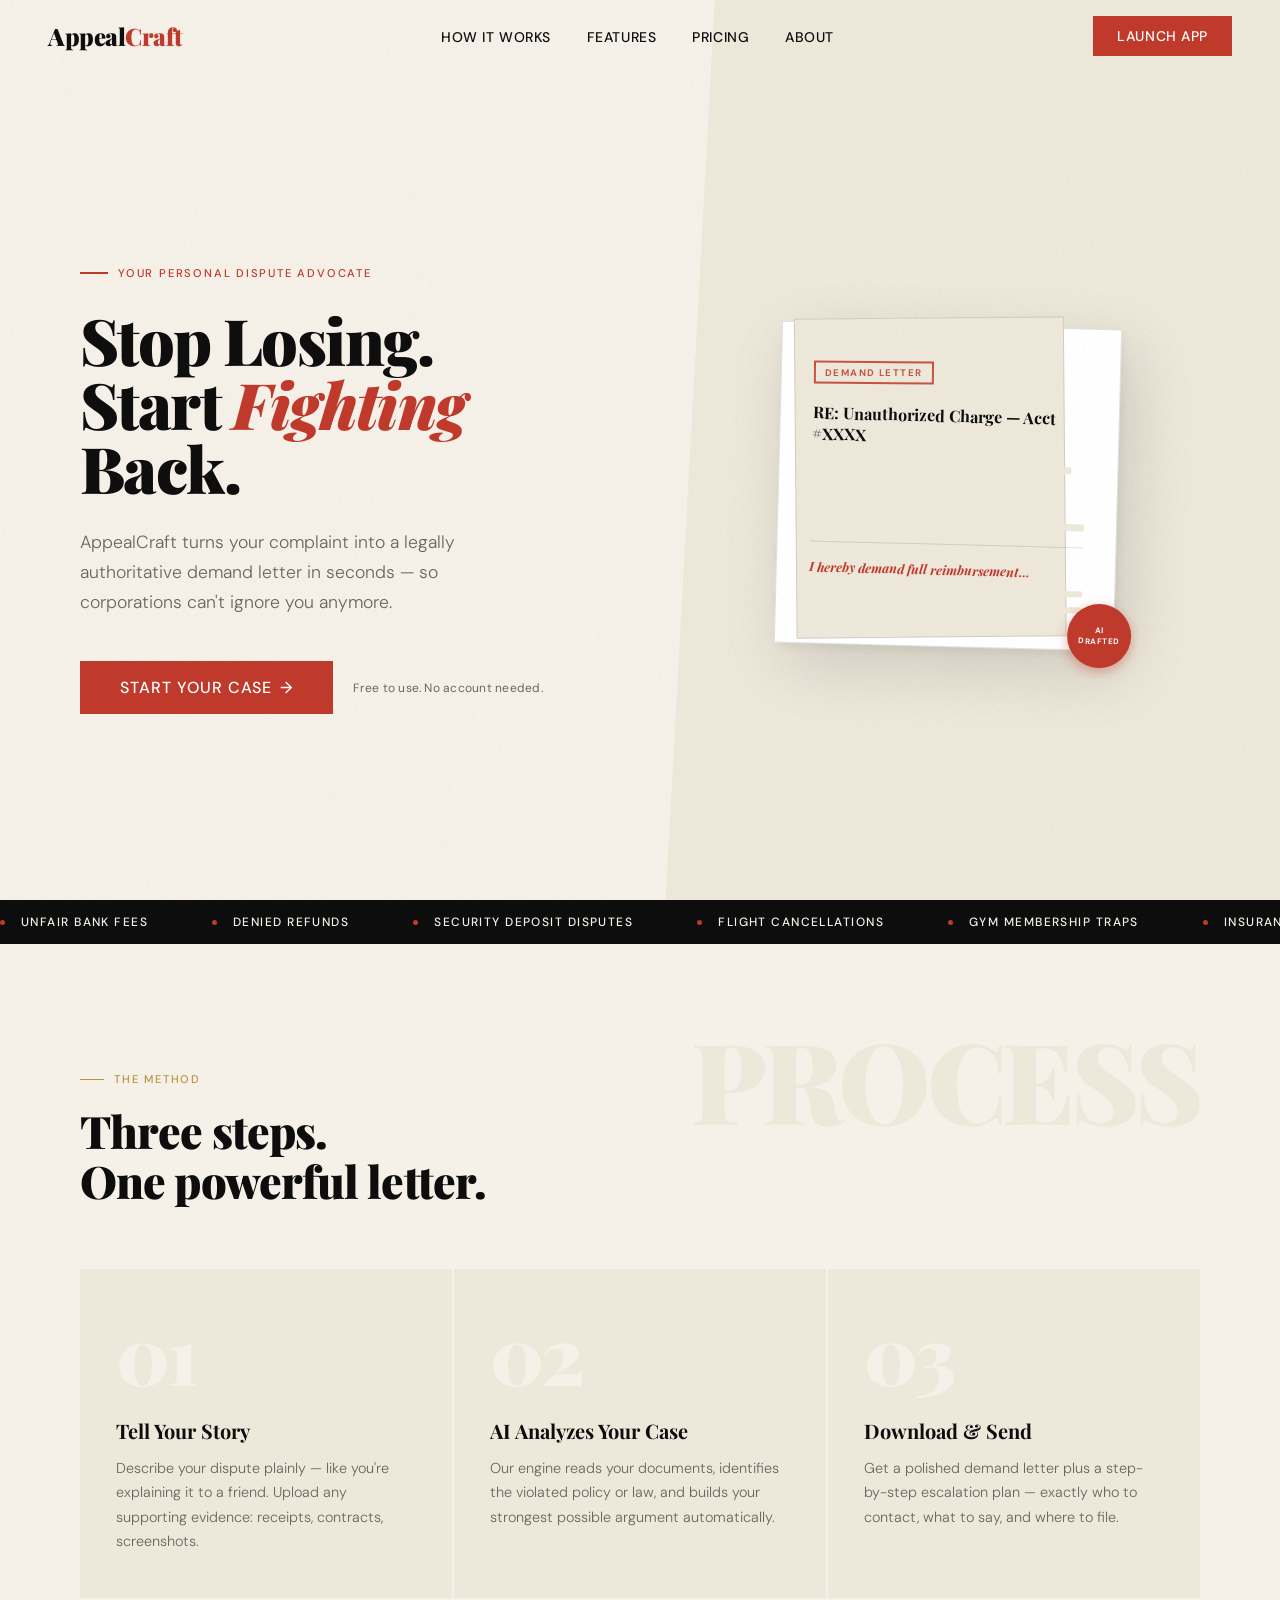
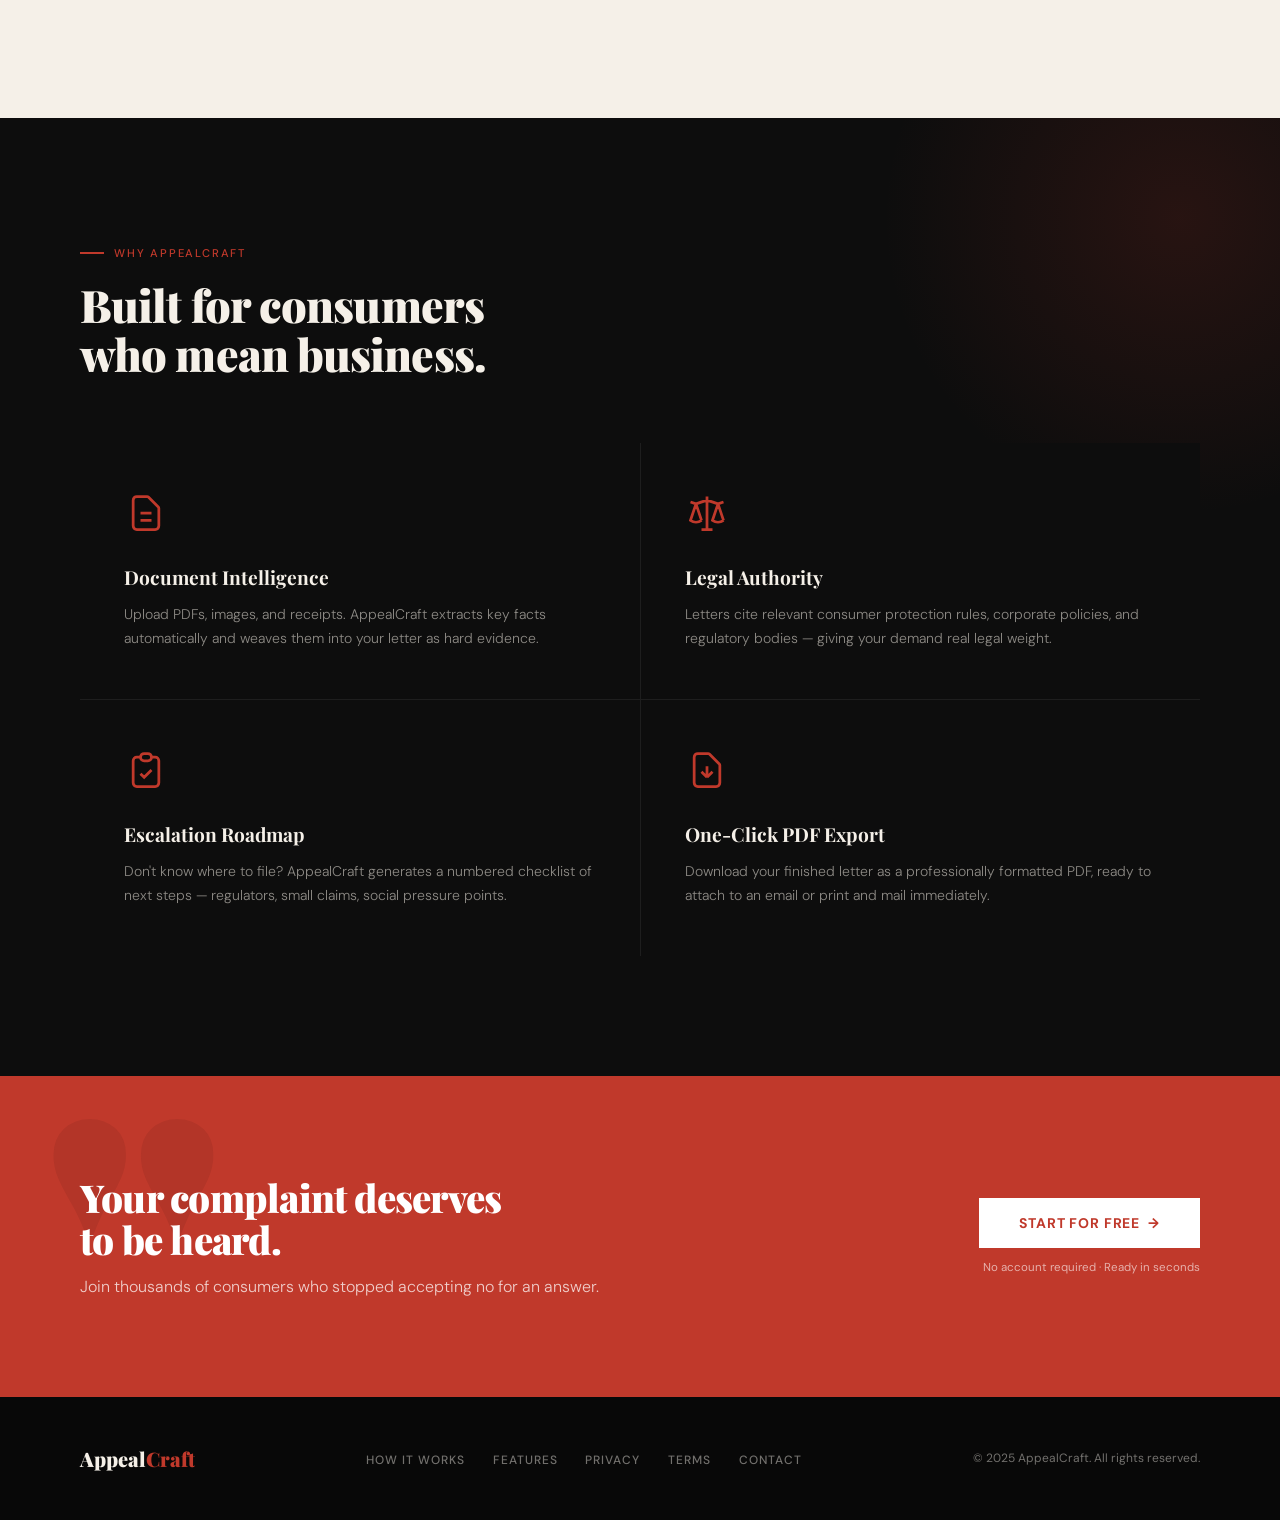
==== templates/index.html @ 71aea1f6 "Created a simple start page and organized the workspace" ====
<!DOCTYPE html>
<html lang="en">
<head>
  <meta charset="UTF-8" />
  <meta name="viewport" content="width=device-width, initial-scale=1.0" />
  <title>AppealCraft — Fight Back</title>
  <link rel="preconnect" href="https://fonts.googleapis.com">
  <link rel="preconnect" href="https://fonts.gstatic.com" crossorigin>
  <link href="https://fonts.googleapis.com/css2?family=Playfair+Display:ital,wght@0,400;0,700;0,900;1,400;1,700&family=DM+Sans:opsz,wght@9..40,300;9..40,400;9..40,500&display=swap" rel="stylesheet">
  <link rel="stylesheet" href="../static/css/style.css">
</head>

<body>

  <!-- ── NAVBAR ── -->
  <nav id="navbar">
    <a href="#" class="nav-logo">Appeal<span>Craft</span></a>

    <ul class="nav-links">
      <li><a href="#how-it-works">How It Works</a></li>
      <li><a href="#features">Features</a></li>
      <li><a href="#cta-band">Pricing</a></li>
      <li><a href="#footer">About</a></li>
    </ul>

    <div class="nav-actions">
      <a href="/app" class="btn btn-primary">Launch App</a>
    </div>
  </nav>

  <!-- ── HERO ── -->
  <section id="hero">
    <div class="hero-left">
      <p class="hero-eyebrow">Your Personal Dispute Advocate</p>

      <h1 class="hero-title">
        Stop Losing.<br>
        Start <em>Fighting</em><br>
        Back.
      </h1>

      <p class="hero-subtitle">
        AppealCraft turns your complaint into a legally authoritative demand letter
        in seconds — so corporations can't ignore you anymore.
      </p>

      <div class="hero-cta">
        <a href="/app" class="btn btn-primary btn-xl btn-arrow">
          Start Your Case
        </a>
        <p class="hero-note">Free to use. No account needed.</p>
      </div>
    </div>

    <div class="hero-right">
      <div class="doc-mockup">
        <div class="doc-stamp">Demand Letter</div>
        <div class="doc-heading">RE: Unauthorized Charge — Acct #XXXX</div>
        <div class="doc-line"></div>
        <div class="doc-line"></div>
        <div class="doc-line"></div>
        <div class="doc-line"></div>
        <div class="doc-divider"></div>
        <div class="doc-demand">I hereby demand full reimbursement…</div>
        <div class="doc-line-sm"></div>
        <div class="doc-line-sm"></div>
        <div class="doc-badge">AI<br>Drafted</div>
      </div>
    </div>
  </section>

  <!-- ── TICKER ── -->
  <div id="ticker">
    <div class="ticker-track" id="ticker-track"></div>
  </div>

  <!-- ── HOW IT WORKS ── -->
  <section id="how-it-works">
    <p class="section-label reveal">The Method</p>
    <h2 class="section-title reveal">Three steps.<br>One powerful letter.</h2>

    <div class="steps-grid stagger">
      <div class="step-card reveal" style="--i:0">
        <div class="step-number">01</div>
        <div class="step-title">Tell Your Story</div>
        <p class="step-desc">Describe your dispute plainly — like you're explaining it to a friend. Upload any supporting evidence: receipts, contracts, screenshots.</p>
      </div>
      <div class="step-card reveal" style="--i:1">
        <div class="step-number">02</div>
        <div class="step-title">AI Analyzes Your Case</div>
        <p class="step-desc">Our engine reads your documents, identifies the violated policy or law, and builds your strongest possible argument automatically.</p>
      </div>
      <div class="step-card reveal" style="--i:2">
        <div class="step-number">03</div>
        <div class="step-title">Download &amp; Send</div>
        <p class="step-desc">Get a polished demand letter plus a step-by-step escalation plan — exactly who to contact, what to say, and where to file.</p>
      </div>
    </div>
  </section>

  <!-- ── FEATURES ── -->
  <section id="features">
    <p class="section-label reveal">Why AppealCraft</p>
    <h2 class="section-title reveal">Built for consumers<br>who mean business.</h2>

    <div class="features-grid">

      <div class="feature-card reveal" style="--i:0">
        <svg class="feature-icon" viewBox="0 0 24 24" fill="none" stroke="currentColor" stroke-width="1.5">
          <path d="M9 12h6m-6 4h6m2 5H7a2 2 0 01-2-2V5a2 2 0 012-2h5.586a1 1 0 01.707.293l5.414 5.414A1 1 0 0119 9.414V19a2 2 0 01-2 2z"/>
        </svg>
        <div class="feature-title">Document Intelligence</div>
        <p class="feature-desc">Upload PDFs, images, and receipts. AppealCraft extracts key facts automatically and weaves them into your letter as hard evidence.</p>
      </div>

      <div class="feature-card reveal" style="--i:1">
        <svg class="feature-icon" viewBox="0 0 24 24" fill="none" stroke="currentColor" stroke-width="1.5">
          <path d="M3 6l3 1m0 0l-3 9a5.002 5.002 0 006.001 0M6 7l3 9M6 7l6-2m6 2l3-1m-3 1l-3 9a5.002 5.002 0 006.001 0M18 7l3 9m-3-9l-6-2m0-2v2m0 16V5m0 16H9m3 0h3"/>
        </svg>
        <div class="feature-title">Legal Authority</div>
        <p class="feature-desc">Letters cite relevant consumer protection rules, corporate policies, and regulatory bodies — giving your demand real legal weight.</p>
      </div>

      <div class="feature-card reveal" style="--i:2">
        <svg class="feature-icon" viewBox="0 0 24 24" fill="none" stroke="currentColor" stroke-width="1.5">
          <path d="M9 5H7a2 2 0 00-2 2v12a2 2 0 002 2h10a2 2 0 002-2V7a2 2 0 00-2-2h-2M9 5a2 2 0 002 2h2a2 2 0 002-2M9 5a2 2 0 012-2h2a2 2 0 012 2m-6 9l2 2 4-4"/>
        </svg>
        <div class="feature-title">Escalation Roadmap</div>
        <p class="feature-desc">Don't know where to file? AppealCraft generates a numbered checklist of next steps — regulators, small claims, social pressure points.</p>
      </div>

      <div class="feature-card reveal" style="--i:3">
        <svg class="feature-icon" viewBox="0 0 24 24" fill="none" stroke="currentColor" stroke-width="1.5">
          <path d="M12 10v6m0 0l-3-3m3 3l3-3m2 8H7a2 2 0 01-2-2V5a2 2 0 012-2h5.586a1 1 0 01.707.293l5.414 5.414A1 1 0 0119 9.414V19a2 2 0 01-2 2z"/>
        </svg>
        <div class="feature-title">One-Click PDF Export</div>
        <p class="feature-desc">Download your finished letter as a professionally formatted PDF, ready to attach to an email or print and mail immediately.</p>
      </div>

    </div>
  </section>

  <!-- ── CTA BAND ── -->
  <section id="cta-band">
    <div class="cta-text reveal">
      <h2 class="cta-heading">Your complaint deserves<br>to be heard.</h2>
      <p class="cta-sub">Join thousands of consumers who stopped accepting no for an answer.</p>
    </div>
    <div class="cta-actions reveal">
      <a href="/app" class="btn btn-white btn-xl btn-arrow">Start for Free</a>
      <p class="cta-note">No account required · Ready in seconds</p>
    </div>
  </section>

  <!-- ── FOOTER ── -->
  <footer id="footer">
    <a href="#" class="footer-logo">Appeal<span>Craft</span></a>
    <ul class="footer-links">
      <li><a href="#how-it-works">How It Works</a></li>
      <li><a href="#features">Features</a></li>
      <li><a href="#">Privacy</a></li>
      <li><a href="#">Terms</a></li>
      <li><a href="#">Contact</a></li>
    </ul>
    <p class="footer-copy">© 2025 AppealCraft. All rights reserved.</p>
  </footer>

  <script src="../static/js/main.js"></script>

</body>
</html>
---- static/css/style.css ----
/* ── RESET & BASE ─────────────────────────────────────────── */
*, *::before, *::after { box-sizing: border-box; margin: 0; padding: 0; }

:root {
  --ink:       #0d0d0d;
  --paper:     #f5f0e8;
  --cream:     #ede8da;
  --accent:    #c0392b;
  --accent-lt: #e74c3c;
  --gold:      #b8963e;
  --muted:     #6b6560;
  --border:    rgba(13,13,13,0.12);

  --font-display: 'Playfair Display', Georgia, serif;
  --font-body:    'DM Sans', sans-serif;

  --nav-h: 72px;
}

html { scroll-behavior: smooth; }

body {
  font-family: var(--font-body);
  background: var(--paper);
  color: var(--ink);
  overflow-x: hidden;
  cursor: default;
}

/* ── NOISE TEXTURE OVERLAY ────────────────────────────────── */
body::before {
  content: '';
  position: fixed;
  inset: 0;
  background-image: url("data:image/svg+xml,%3Csvg viewBox='0 0 256 256' xmlns='http://www.w3.org/2000/svg'%3E%3Cfilter id='n'%3E%3CfeTurbulence type='fractalNoise' baseFrequency='0.9' numOctaves='4' stitchTiles='stitch'/%3E%3C/filter%3E%3Crect width='100%25' height='100%25' filter='url(%23n)' opacity='0.04'/%3E%3C/svg%3E");
  pointer-events: none;
  z-index: 9999;
  opacity: 0.5;
}

/* ── NAVBAR ───────────────────────────────────────────────── */
#navbar {
  position: fixed;
  top: 0; left: 0; right: 0;
  height: var(--nav-h);
  display: flex;
  align-items: center;
  justify-content: space-between;
  padding: 0 48px;
  z-index: 100;
  background: transparent;
  transition: background 0.4s ease, box-shadow 0.4s ease, backdrop-filter 0.4s ease;
}

#navbar.scrolled {
  background: rgba(245, 240, 232, 0.88);
  backdrop-filter: blur(14px);
  -webkit-backdrop-filter: blur(14px);
  box-shadow: 0 1px 0 var(--border);
}

.nav-logo {
  font-family: var(--font-display);
  font-weight: 900;
  font-size: 1.5rem;
  letter-spacing: -0.02em;
  color: var(--ink);
  text-decoration: none;
}

.nav-logo span { color: var(--accent); }

.nav-links {
  display: flex;
  align-items: center;
  gap: 36px;
  list-style: none;
}

.nav-links a {
  font-size: 0.875rem;
  font-weight: 500;
  letter-spacing: 0.04em;
  text-transform: uppercase;
  color: var(--ink);
  text-decoration: none;
  position: relative;
  padding-bottom: 3px;
}

.nav-links a::after {
  content: '';
  position: absolute;
  bottom: 0; left: 0;
  width: 0; height: 1.5px;
  background: var(--accent);
  transition: width 0.3s ease;
}

.nav-links a:hover::after { width: 100%; }

.nav-actions {
  display: flex;
  align-items: center;
  gap: 12px;
}

/* ── BUTTONS ──────────────────────────────────────────────── */
.btn {
  display: inline-flex;
  align-items: center;
  gap: 8px;
  font-family: var(--font-body);
  font-size: 0.875rem;
  font-weight: 500;
  letter-spacing: 0.04em;
  text-transform: uppercase;
  border: none;
  cursor: pointer;
  text-decoration: none;
  transition: all 0.25s ease;
}

.btn-ghost {
  background: transparent;
  color: var(--ink);
  border: 1.5px solid var(--border);
  padding: 10px 22px;
}

.btn-ghost:hover {
  border-color: var(--ink);
  background: var(--ink);
  color: var(--paper);
}

.btn-primary {
  background: var(--accent);
  color: #fff;
  padding: 11px 24px;
}

.btn-primary:hover {
  background: var(--accent-lt);
  transform: translateY(-1px);
  box-shadow: 0 6px 20px rgba(192, 57, 43, 0.35);
}

.btn-xl {
  font-size: 1rem;
  padding: 16px 40px;
  letter-spacing: 0.06em;
}

.btn-arrow::after {
  content: '→';
  transition: transform 0.25s ease;
}

.btn-arrow:hover::after { transform: translateX(4px); }

/* ── HERO ─────────────────────────────────────────────────── */
#hero {
  min-height: 100vh;
  display: grid;
  grid-template-columns: 1fr 1fr;
  align-items: center;
  padding: var(--nav-h) 0 0;
  position: relative;
  overflow: hidden;
}

/* diagonal background split */
#hero::before {
  content: '';
  position: absolute;
  top: 0; right: 0;
  width: 48%;
  height: 100%;
  background: var(--cream);
  clip-path: polygon(8% 0, 100% 0, 100% 100%, 0% 100%);
  z-index: 0;
}

.hero-left {
  padding: 80px 64px 80px 80px;
  position: relative;
  z-index: 1;
}

.hero-eyebrow {
  display: inline-flex;
  align-items: center;
  gap: 10px;
  font-size: 0.7rem;
  font-weight: 500;
  letter-spacing: 0.16em;
  text-transform: uppercase;
  color: var(--accent);
  margin-bottom: 28px;
  opacity: 0;
  animation: fadeUp 0.7s ease 0.2s forwards;
}

.hero-eyebrow::before {
  content: '';
  display: block;
  width: 28px; height: 1.5px;
  background: var(--accent);
}

.hero-title {
  font-family: var(--font-display);
  font-size: clamp(3rem, 5vw, 5.5rem);
  font-weight: 900;
  line-height: 1.0;
  letter-spacing: -0.025em;
  color: var(--ink);
  margin-bottom: 28px;
  opacity: 0;
  animation: fadeUp 0.8s ease 0.35s forwards;
}

.hero-title em {
  font-style: italic;
  color: var(--accent);
}

.hero-subtitle {
  font-size: 1.1rem;
  font-weight: 300;
  line-height: 1.7;
  color: var(--muted);
  max-width: 440px;
  margin-bottom: 44px;
  opacity: 0;
  animation: fadeUp 0.8s ease 0.5s forwards;
}

.hero-cta {
  display: flex;
  align-items: center;
  gap: 20px;
  opacity: 0;
  animation: fadeUp 0.8s ease 0.65s forwards;
}

.hero-note {
  font-size: 0.75rem;
  color: var(--muted);
  letter-spacing: 0.02em;
}

/* hero right — animated document mockup */
.hero-right {
  position: relative;
  z-index: 1;
  display: flex;
  align-items: center;
  justify-content: center;
  padding: 80px 48px 80px 24px;
  opacity: 0;
  animation: fadeIn 1s ease 0.8s forwards;
}

.doc-mockup {
  width: 340px;
  background: #fff;
  border: 1px solid var(--border);
  box-shadow: 12px 20px 64px rgba(13,13,13,0.14), 2px 4px 12px rgba(13,13,13,0.06);
  padding: 36px 32px;
  position: relative;
  transform: rotate(1.5deg);
  animation: floatDoc 5s ease-in-out 1.5s infinite alternate;
}

.doc-mockup::before {
  content: '';
  position: absolute;
  top: -8px; left: 16px;
  width: 80%; height: 100%;
  background: var(--cream);
  border: 1px solid var(--border);
  z-index: -1;
  transform: rotate(-2deg);
}

.doc-stamp {
  display: inline-block;
  font-size: 0.6rem;
  font-weight: 700;
  letter-spacing: 0.15em;
  text-transform: uppercase;
  color: var(--accent);
  border: 2px solid var(--accent);
  padding: 3px 9px;
  margin-bottom: 20px;
  opacity: 0.85;
  transform: rotate(-1deg);
}

.doc-heading {
  font-family: var(--font-display);
  font-size: 1rem;
  font-weight: 700;
  margin-bottom: 16px;
  color: var(--ink);
  line-height: 1.3;
}

.doc-line {
  height: 7px;
  background: var(--cream);
  border-radius: 2px;
  margin-bottom: 8px;
}

.doc-line:nth-child(2) { width: 88%; }
.doc-line:nth-child(3) { width: 95%; }
.doc-line:nth-child(4) { width: 70%; }
.doc-line:nth-child(5) { width: 85%; margin-bottom: 20px; }

.doc-divider {
  height: 1px;
  background: var(--border);
  margin: 16px 0;
}

.doc-demand {
  font-family: var(--font-display);
  font-size: 0.8rem;
  font-weight: 700;
  font-style: italic;
  color: var(--accent);
}

.doc-line-sm {
  height: 6px;
  background: var(--cream);
  border-radius: 2px;
  margin-top: 10px;
}

.doc-line-sm:nth-child(2) { width: 60%; }
.doc-line-sm:nth-child(3) { width: 78%; }

.doc-badge {
  position: absolute;
  bottom: -18px; right: -18px;
  width: 64px; height: 64px;
  background: var(--accent);
  color: #fff;
  border-radius: 50%;
  display: flex;
  flex-direction: column;
  align-items: center;
  justify-content: center;
  font-size: 0.5rem;
  font-weight: 700;
  letter-spacing: 0.06em;
  text-transform: uppercase;
  text-align: center;
  line-height: 1.3;
  box-shadow: 0 4px 12px rgba(192, 57, 43, 0.4);
}

/* ── TICKER ───────────────────────────────────────────────── */
#ticker {
  background: var(--ink);
  color: var(--paper);
  padding: 14px 0;
  overflow: hidden;
  position: relative;
}

.ticker-track {
  display: flex;
  gap: 64px;
  white-space: nowrap;
  animation: ticker 28s linear infinite;
}

.ticker-item {
  display: inline-flex;
  align-items: center;
  gap: 16px;
  font-size: 0.75rem;
  font-weight: 500;
  letter-spacing: 0.12em;
  text-transform: uppercase;
}

.ticker-dot {
  width: 5px; height: 5px;
  background: var(--accent);
  border-radius: 50%;
  flex-shrink: 0;
}

/* ── HOW IT WORKS ─────────────────────────────────────────── */
#how-it-works {
  padding: 120px 80px;
  background: var(--paper);
  position: relative;
}

#how-it-works::before {
  content: 'PROCESS';
  position: absolute;
  top: 60px; right: 80px;
  font-family: var(--font-display);
  font-size: 7rem;
  font-weight: 900;
  color: var(--cream);
  letter-spacing: -0.04em;
  pointer-events: none;
  user-select: none;
}

.section-label {
  display: inline-flex;
  align-items: center;
  gap: 10px;
  font-size: 0.7rem;
  font-weight: 500;
  letter-spacing: 0.16em;
  text-transform: uppercase;
  color: var(--gold);
  margin-bottom: 20px;
}

.section-label::before {
  content: '';
  width: 24px; height: 1.5px;
  background: var(--gold);
}

.section-title {
  font-family: var(--font-display);
  font-size: clamp(2.2rem, 3.5vw, 3.5rem);
  font-weight: 900;
  line-height: 1.1;
  letter-spacing: -0.02em;
  margin-bottom: 64px;
  max-width: 500px;
}

.steps-grid {
  display: grid;
  grid-template-columns: repeat(3, 1fr);
  gap: 2px;
}

.step-card {
  background: var(--cream);
  padding: 44px 36px;
  position: relative;
  overflow: hidden;
  transition: transform 0.3s ease;
}

.step-card:hover { transform: translateY(-4px); }

.step-card::after {
  content: '';
  position: absolute;
  bottom: 0; left: 0;
  width: 0; height: 3px;
  background: var(--accent);
  transition: width 0.4s ease;
}

.step-card:hover::after { width: 100%; }

.step-number {
  font-family: var(--font-display);
  font-size: 5rem;
  font-weight: 900;
  color: var(--paper);
  line-height: 1;
  margin-bottom: 24px;
  letter-spacing: -0.04em;
}

.step-title {
  font-family: var(--font-display);
  font-size: 1.25rem;
  font-weight: 700;
  margin-bottom: 12px;
  color: var(--ink);
}

.step-desc {
  font-size: 0.9rem;
  font-weight: 300;
  line-height: 1.7;
  color: var(--muted);
}

/* ── FEATURES ─────────────────────────────────────────────── */
#features {
  padding: 120px 80px;
  background: var(--ink);
  color: var(--paper);
  position: relative;
  overflow: hidden;
}

#features::before {
  content: '';
  position: absolute;
  top: -200px; right: -200px;
  width: 600px; height: 600px;
  border-radius: 50%;
  background: radial-gradient(circle, rgba(192,57,43,0.15) 0%, transparent 70%);
  pointer-events: none;
}

#features .section-label { color: var(--accent); }
#features .section-label::before { background: var(--accent); }

#features .section-title { color: var(--paper); }

.features-grid {
  display: grid;
  grid-template-columns: repeat(2, 1fr);
  gap: 1px;
  background: rgba(255,255,255,0.07);
}

.feature-card {
  background: var(--ink);
  padding: 48px 44px;
  position: relative;
  transition: background 0.3s ease;
}

.feature-card:hover { background: #181818; }

.feature-icon {
  width: 44px; height: 44px;
  margin-bottom: 24px;
  color: var(--accent);
  transition: transform 0.3s ease;
}

.feature-card:hover .feature-icon { transform: scale(1.1); }

.feature-title {
  font-family: var(--font-display);
  font-size: 1.2rem;
  font-weight: 700;
  margin-bottom: 12px;
  color: var(--paper);
}

.feature-desc {
  font-size: 0.875rem;
  font-weight: 300;
  line-height: 1.75;
  color: rgba(245, 240, 232, 0.55);
}

/* ── CTA BAND ─────────────────────────────────────────────── */
#cta-band {
  background: var(--accent);
  padding: 100px 80px;
  display: flex;
  align-items: center;
  justify-content: space-between;
  gap: 48px;
  position: relative;
  overflow: hidden;
}

#cta-band::before {
  content: '"';
  position: absolute;
  top: -40px; left: 40px;
  font-family: var(--font-display);
  font-size: 28rem;
  font-weight: 900;
  color: rgba(0,0,0,0.07);
  line-height: 1;
  pointer-events: none;
}

.cta-text {
  position: relative;
  z-index: 1;
}

.cta-heading {
  font-family: var(--font-display);
  font-size: clamp(2rem, 3vw, 3.2rem);
  font-weight: 900;
  line-height: 1.1;
  color: #fff;
  margin-bottom: 16px;
  letter-spacing: -0.02em;
}

.cta-sub {
  font-size: 1rem;
  font-weight: 300;
  color: rgba(255,255,255,0.75);
}

.cta-actions {
  display: flex;
  flex-direction: column;
  align-items: flex-end;
  gap: 12px;
  position: relative;
  z-index: 1;
  flex-shrink: 0;
}

.btn-white {
  background: #fff;
  color: var(--accent);
  padding: 16px 40px;
  font-size: 0.875rem;
  font-weight: 700;
  letter-spacing: 0.06em;
}

.btn-white:hover {
  background: var(--paper);
  transform: translateY(-2px);
  box-shadow: 0 8px 24px rgba(0,0,0,0.2);
}

.cta-note { font-size: 0.72rem; color: rgba(255,255,255,0.6); }

/* ── FOOTER ───────────────────────────────────────────────── */
#footer {
  background: #080808;
  color: rgba(245, 240, 232, 0.45);
  padding: 48px 80px;
  display: flex;
  align-items: center;
  justify-content: space-between;
  gap: 24px;
}

.footer-logo {
  font-family: var(--font-display);
  font-size: 1.25rem;
  font-weight: 900;
  color: var(--paper);
  text-decoration: none;
}

.footer-logo span { color: var(--accent); }

.footer-links {
  display: flex;
  gap: 28px;
  list-style: none;
}

.footer-links a {
  font-size: 0.75rem;
  font-weight: 500;
  letter-spacing: 0.08em;
  text-transform: uppercase;
  color: inherit;
  text-decoration: none;
  transition: color 0.2s;
}

.footer-links a:hover { color: var(--paper); }

.footer-copy { font-size: 0.75rem; }

/* ── ANIMATIONS ───────────────────────────────────────────── */
@keyframes fadeUp {
  from { opacity: 0; transform: translateY(28px); }
  to   { opacity: 1; transform: translateY(0); }
}

@keyframes fadeIn {
  from { opacity: 0; }
  to   { opacity: 1; }
}

@keyframes floatDoc {
  from { transform: rotate(1.5deg) translateY(0); }
  to   { transform: rotate(1.5deg) translateY(-14px); }
}

@keyframes ticker {
  from { transform: translateX(0); }
  to   { transform: translateX(-50%); }
}

/* scroll-reveal utility */
.reveal {
  opacity: 0;
  transform: translateY(32px);
  transition: opacity 0.7s ease, transform 0.7s ease;
}

.reveal.visible {
  opacity: 1;
  transform: none;
}

/* stagger children */
.stagger > * { transition-delay: calc(var(--i, 0) * 0.12s); }

/* ── RESPONSIVE ───────────────────────────────────────────── */
@media (max-width: 900px) {
  #hero { grid-template-columns: 1fr; }
  #hero::before { display: none; }
  .hero-right { display: none; }
  .hero-left { padding: 60px 32px; }

  #how-it-works, #features, #cta-band, #footer { padding: 80px 32px; }
  .steps-grid { grid-template-columns: 1fr; }
  .features-grid { grid-template-columns: 1fr; }
  #cta-band { flex-direction: column; align-items: flex-start; }
  .cta-actions { align-items: flex-start; }
  #navbar { padding: 0 24px; }
  .nav-links { display: none; }
  #footer { flex-direction: column; align-items: flex-start; }
}
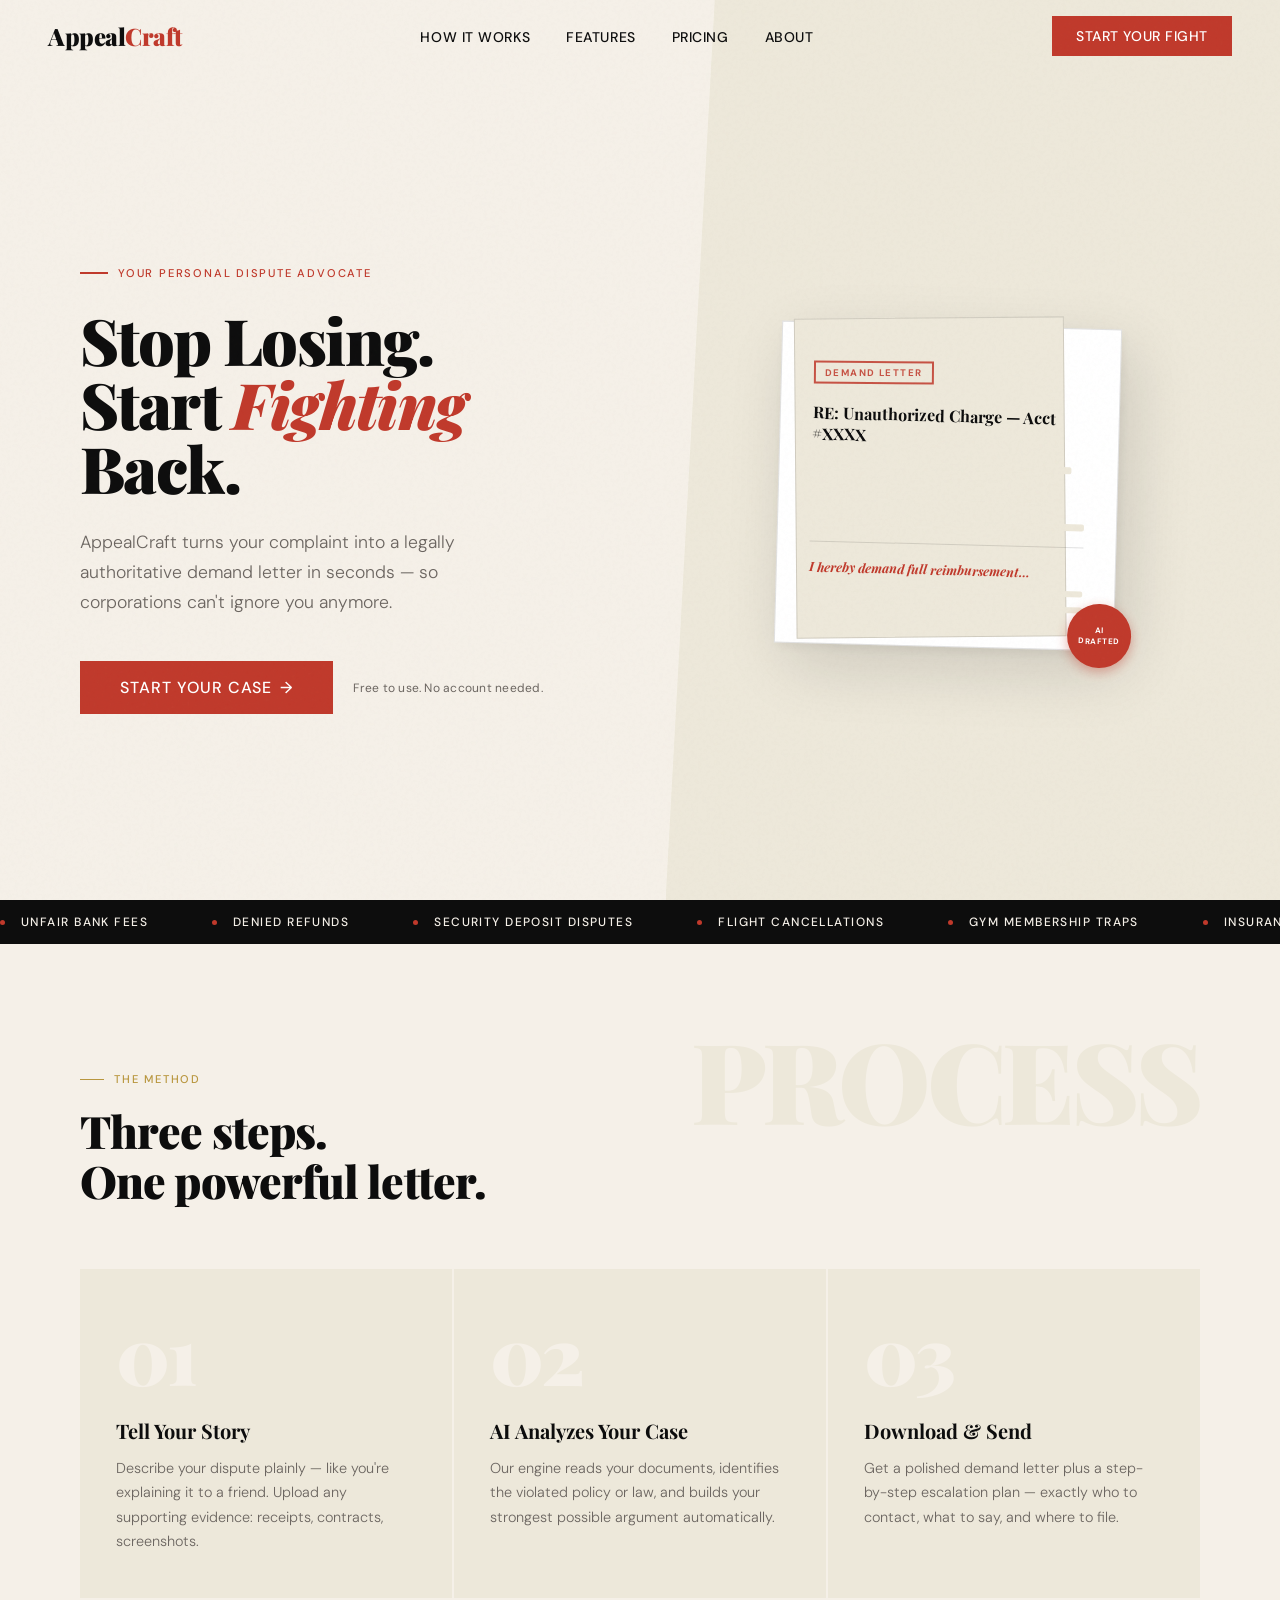
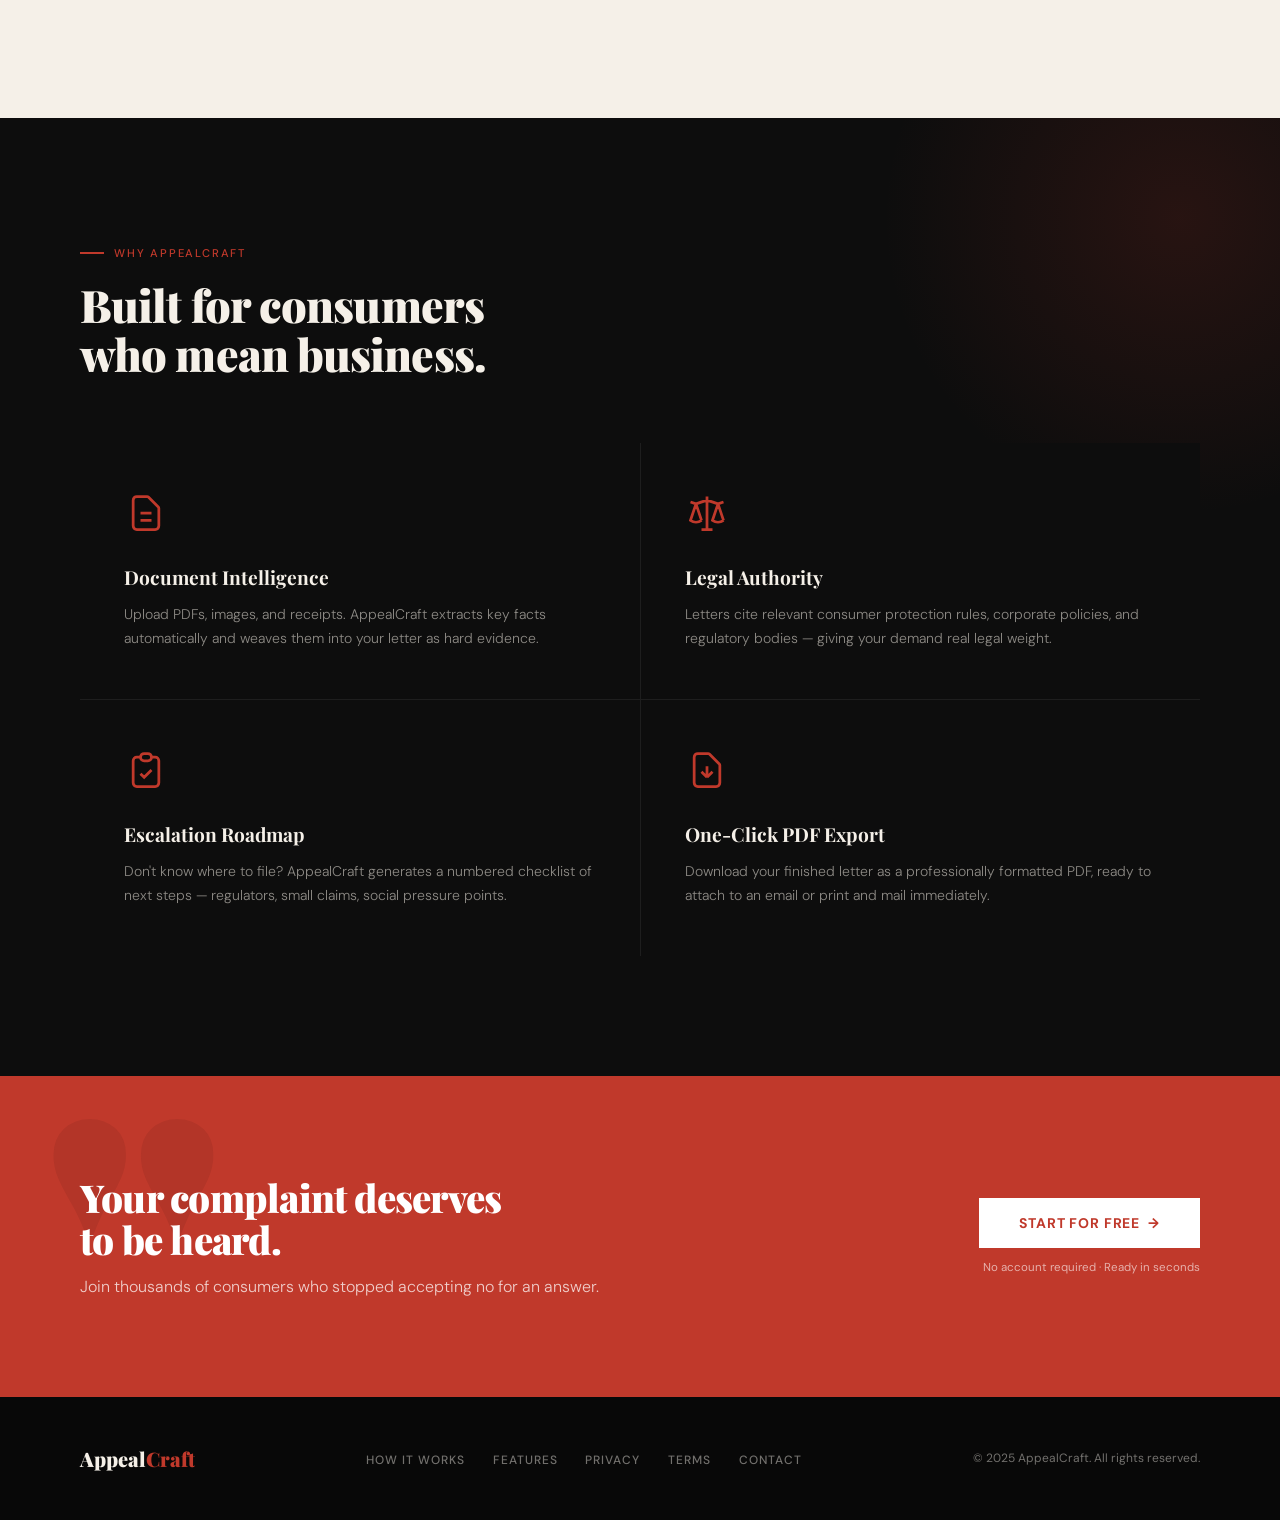
==== commit 6778e392: "Created the link between the buttons in the index.html(start page) file to app.html(home page)" ====
--- a/templates/index.html
+++ b/templates/index.html
@@ -1,171 +1,234 @@
-<!DOCTYPE html>
+<!doctype html>
 <html lang="en">
-<head>
-  <meta charset="UTF-8" />
-  <meta name="viewport" content="width=device-width, initial-scale=1.0" />
-  <title>AppealCraft — Fight Back</title>
-  <link rel="preconnect" href="https://fonts.googleapis.com">
-  <link rel="preconnect" href="https://fonts.gstatic.com" crossorigin>
-  <link href="https://fonts.googleapis.com/css2?family=Playfair+Display:ital,wght@0,400;0,700;0,900;1,400;1,700&family=DM+Sans:opsz,wght@9..40,300;9..40,400;9..40,500&display=swap" rel="stylesheet">
-  <link rel="stylesheet" href="../static/css/style.css">
-</head>
-
-<body>
-
-  <!-- ── NAVBAR ── -->
-  <nav id="navbar">
-    <a href="#" class="nav-logo">Appeal<span>Craft</span></a>
-
-    <ul class="nav-links">
-      <li><a href="#how-it-works">How It Works</a></li>
-      <li><a href="#features">Features</a></li>
-      <li><a href="#cta-band">Pricing</a></li>
-      <li><a href="#footer">About</a></li>
-    </ul>
-
-    <div class="nav-actions">
-      <a href="/app" class="btn btn-primary">Launch App</a>
+  <head>
+    <meta charset="UTF-8" />
+    <meta name="viewport" content="width=device-width, initial-scale=1.0" />
+    <title>AppealCraft — Fight Back</title>
+    <link rel="preconnect" href="https://fonts.googleapis.com" />
+    <link rel="preconnect" href="https://fonts.gstatic.com" crossorigin />
+    <link
+      href="https://fonts.googleapis.com/css2?family=Playfair+Display:ital,wght@0,400;0,700;0,900;1,400;1,700&family=DM+Sans:opsz,wght@9..40,300;9..40,400;9..40,500&display=swap"
+      rel="stylesheet"
+    />
+    <link rel="stylesheet" href="../static/css/style.css" />
+  </head>
+
+  <body>
+    <!-- ── NAVBAR ── -->
+    <nav id="navbar">
+      <a href="#" class="nav-logo">Appeal<span>Craft</span></a>
+
+      <ul class="nav-links">
+        <li><a href="#how-it-works">How It Works</a></li>
+        <li><a href="#features">Features</a></li>
+        <li><a href="#cta-band">Pricing</a></li>
+        <li><a href="#footer">About</a></li>
+      </ul>
+
+      <div class="nav-actions">
+        <a href="/appeal" class="btn btn-primary" id="goToHome"
+          >Start your fight</a
+        >
+      </div>
+    </nav>
+
+    <!-- ── HERO ── -->
+    <section id="hero">
+      <div class="hero-left">
+        <p class="hero-eyebrow">Your Personal Dispute Advocate</p>
+
+        <h1 class="hero-title">
+          Stop Losing.<br />
+          Start <em>Fighting</em><br />
+          Back.
+        </h1>
+
+        <p class="hero-subtitle">
+          AppealCraft turns your complaint into a legally authoritative demand
+          letter in seconds — so corporations can't ignore you anymore.
+        </p>
+
+        <div class="hero-cta">
+          <a href="/appeal" class="btn btn-primary btn-xl btn-arrow">
+            Start Your Case
+          </a>
+          <p class="hero-note">Free to use. No account needed.</p>
+        </div>
+      </div>
+
+      <div class="hero-right">
+        <div class="doc-mockup">
+          <div class="doc-stamp">Demand Letter</div>
+          <div class="doc-heading">RE: Unauthorized Charge — Acct #XXXX</div>
+          <div class="doc-line"></div>
+          <div class="doc-line"></div>
+          <div class="doc-line"></div>
+          <div class="doc-line"></div>
+          <div class="doc-divider"></div>
+          <div class="doc-demand">I hereby demand full reimbursement…</div>
+          <div class="doc-line-sm"></div>
+          <div class="doc-line-sm"></div>
+          <div class="doc-badge">AI<br />Drafted</div>
+        </div>
+      </div>
+    </section>
+
+    <!-- ── TICKER ── -->
+    <div id="ticker">
+      <div class="ticker-track" id="ticker-track"></div>
     </div>
-  </nav>
-
-  <!-- ── HERO ── -->
-  <section id="hero">
-    <div class="hero-left">
-      <p class="hero-eyebrow">Your Personal Dispute Advocate</p>
-
-      <h1 class="hero-title">
-        Stop Losing.<br>
-        Start <em>Fighting</em><br>
-        Back.
-      </h1>
-
-      <p class="hero-subtitle">
-        AppealCraft turns your complaint into a legally authoritative demand letter
-        in seconds — so corporations can't ignore you anymore.
-      </p>
-
-      <div class="hero-cta">
-        <a href="/app" class="btn btn-primary btn-xl btn-arrow">
-          Start Your Case
-        </a>
-        <p class="hero-note">Free to use. No account needed.</p>
-      </div>
-    </div>
-
-    <div class="hero-right">
-      <div class="doc-mockup">
-        <div class="doc-stamp">Demand Letter</div>
-        <div class="doc-heading">RE: Unauthorized Charge — Acct #XXXX</div>
-        <div class="doc-line"></div>
-        <div class="doc-line"></div>
-        <div class="doc-line"></div>
-        <div class="doc-line"></div>
-        <div class="doc-divider"></div>
-        <div class="doc-demand">I hereby demand full reimbursement…</div>
-        <div class="doc-line-sm"></div>
-        <div class="doc-line-sm"></div>
-        <div class="doc-badge">AI<br>Drafted</div>
-      </div>
-    </div>
-  </section>
-
-  <!-- ── TICKER ── -->
-  <div id="ticker">
-    <div class="ticker-track" id="ticker-track"></div>
-  </div>
-
-  <!-- ── HOW IT WORKS ── -->
-  <section id="how-it-works">
-    <p class="section-label reveal">The Method</p>
-    <h2 class="section-title reveal">Three steps.<br>One powerful letter.</h2>
-
-    <div class="steps-grid stagger">
-      <div class="step-card reveal" style="--i:0">
-        <div class="step-number">01</div>
-        <div class="step-title">Tell Your Story</div>
-        <p class="step-desc">Describe your dispute plainly — like you're explaining it to a friend. Upload any supporting evidence: receipts, contracts, screenshots.</p>
-      </div>
-      <div class="step-card reveal" style="--i:1">
-        <div class="step-number">02</div>
-        <div class="step-title">AI Analyzes Your Case</div>
-        <p class="step-desc">Our engine reads your documents, identifies the violated policy or law, and builds your strongest possible argument automatically.</p>
-      </div>
-      <div class="step-card reveal" style="--i:2">
-        <div class="step-number">03</div>
-        <div class="step-title">Download &amp; Send</div>
-        <p class="step-desc">Get a polished demand letter plus a step-by-step escalation plan — exactly who to contact, what to say, and where to file.</p>
-      </div>
-    </div>
-  </section>
-
-  <!-- ── FEATURES ── -->
-  <section id="features">
-    <p class="section-label reveal">Why AppealCraft</p>
-    <h2 class="section-title reveal">Built for consumers<br>who mean business.</h2>
-
-    <div class="features-grid">
-
-      <div class="feature-card reveal" style="--i:0">
-        <svg class="feature-icon" viewBox="0 0 24 24" fill="none" stroke="currentColor" stroke-width="1.5">
-          <path d="M9 12h6m-6 4h6m2 5H7a2 2 0 01-2-2V5a2 2 0 012-2h5.586a1 1 0 01.707.293l5.414 5.414A1 1 0 0119 9.414V19a2 2 0 01-2 2z"/>
-        </svg>
-        <div class="feature-title">Document Intelligence</div>
-        <p class="feature-desc">Upload PDFs, images, and receipts. AppealCraft extracts key facts automatically and weaves them into your letter as hard evidence.</p>
-      </div>
-
-      <div class="feature-card reveal" style="--i:1">
-        <svg class="feature-icon" viewBox="0 0 24 24" fill="none" stroke="currentColor" stroke-width="1.5">
-          <path d="M3 6l3 1m0 0l-3 9a5.002 5.002 0 006.001 0M6 7l3 9M6 7l6-2m6 2l3-1m-3 1l-3 9a5.002 5.002 0 006.001 0M18 7l3 9m-3-9l-6-2m0-2v2m0 16V5m0 16H9m3 0h3"/>
-        </svg>
-        <div class="feature-title">Legal Authority</div>
-        <p class="feature-desc">Letters cite relevant consumer protection rules, corporate policies, and regulatory bodies — giving your demand real legal weight.</p>
-      </div>
-
-      <div class="feature-card reveal" style="--i:2">
-        <svg class="feature-icon" viewBox="0 0 24 24" fill="none" stroke="currentColor" stroke-width="1.5">
-          <path d="M9 5H7a2 2 0 00-2 2v12a2 2 0 002 2h10a2 2 0 002-2V7a2 2 0 00-2-2h-2M9 5a2 2 0 002 2h2a2 2 0 002-2M9 5a2 2 0 012-2h2a2 2 0 012 2m-6 9l2 2 4-4"/>
-        </svg>
-        <div class="feature-title">Escalation Roadmap</div>
-        <p class="feature-desc">Don't know where to file? AppealCraft generates a numbered checklist of next steps — regulators, small claims, social pressure points.</p>
-      </div>
-
-      <div class="feature-card reveal" style="--i:3">
-        <svg class="feature-icon" viewBox="0 0 24 24" fill="none" stroke="currentColor" stroke-width="1.5">
-          <path d="M12 10v6m0 0l-3-3m3 3l3-3m2 8H7a2 2 0 01-2-2V5a2 2 0 012-2h5.586a1 1 0 01.707.293l5.414 5.414A1 1 0 0119 9.414V19a2 2 0 01-2 2z"/>
-        </svg>
-        <div class="feature-title">One-Click PDF Export</div>
-        <p class="feature-desc">Download your finished letter as a professionally formatted PDF, ready to attach to an email or print and mail immediately.</p>
-      </div>
-
-    </div>
-  </section>
-
-  <!-- ── CTA BAND ── -->
-  <section id="cta-band">
-    <div class="cta-text reveal">
-      <h2 class="cta-heading">Your complaint deserves<br>to be heard.</h2>
-      <p class="cta-sub">Join thousands of consumers who stopped accepting no for an answer.</p>
-    </div>
-    <div class="cta-actions reveal">
-      <a href="/app" class="btn btn-white btn-xl btn-arrow">Start for Free</a>
-      <p class="cta-note">No account required · Ready in seconds</p>
-    </div>
-  </section>
-
-  <!-- ── FOOTER ── -->
-  <footer id="footer">
-    <a href="#" class="footer-logo">Appeal<span>Craft</span></a>
-    <ul class="footer-links">
-      <li><a href="#how-it-works">How It Works</a></li>
-      <li><a href="#features">Features</a></li>
-      <li><a href="#">Privacy</a></li>
-      <li><a href="#">Terms</a></li>
-      <li><a href="#">Contact</a></li>
-    </ul>
-    <p class="footer-copy">© 2025 AppealCraft. All rights reserved.</p>
-  </footer>
-
-  <script src="../static/js/main.js"></script>
-
-</body>
+
+    <!-- ── HOW IT WORKS ── -->
+    <section id="how-it-works">
+      <p class="section-label reveal">The Method</p>
+      <h2 class="section-title reveal">
+        Three steps.<br />One powerful letter.
+      </h2>
+
+      <div class="steps-grid stagger">
+        <div class="step-card reveal" style="--i: 0">
+          <div class="step-number">01</div>
+          <div class="step-title">Tell Your Story</div>
+          <p class="step-desc">
+            Describe your dispute plainly — like you're explaining it to a
+            friend. Upload any supporting evidence: receipts, contracts,
+            screenshots.
+          </p>
+        </div>
+        <div class="step-card reveal" style="--i: 1">
+          <div class="step-number">02</div>
+          <div class="step-title">AI Analyzes Your Case</div>
+          <p class="step-desc">
+            Our engine reads your documents, identifies the violated policy or
+            law, and builds your strongest possible argument automatically.
+          </p>
+        </div>
+        <div class="step-card reveal" style="--i: 2">
+          <div class="step-number">03</div>
+          <div class="step-title">Download &amp; Send</div>
+          <p class="step-desc">
+            Get a polished demand letter plus a step-by-step escalation plan —
+            exactly who to contact, what to say, and where to file.
+          </p>
+        </div>
+      </div>
+    </section>
+
+    <!-- ── FEATURES ── -->
+    <section id="features">
+      <p class="section-label reveal">Why AppealCraft</p>
+      <h2 class="section-title reveal">
+        Built for consumers<br />who mean business.
+      </h2>
+
+      <div class="features-grid">
+        <div class="feature-card reveal" style="--i: 0">
+          <svg
+            class="feature-icon"
+            viewBox="0 0 24 24"
+            fill="none"
+            stroke="currentColor"
+            stroke-width="1.5"
+          >
+            <path
+              d="M9 12h6m-6 4h6m2 5H7a2 2 0 01-2-2V5a2 2 0 012-2h5.586a1 1 0 01.707.293l5.414 5.414A1 1 0 0119 9.414V19a2 2 0 01-2 2z"
+            />
+          </svg>
+          <div class="feature-title">Document Intelligence</div>
+          <p class="feature-desc">
+            Upload PDFs, images, and receipts. AppealCraft extracts key facts
+            automatically and weaves them into your letter as hard evidence.
+          </p>
+        </div>
+
+        <div class="feature-card reveal" style="--i: 1">
+          <svg
+            class="feature-icon"
+            viewBox="0 0 24 24"
+            fill="none"
+            stroke="currentColor"
+            stroke-width="1.5"
+          >
+            <path
+              d="M3 6l3 1m0 0l-3 9a5.002 5.002 0 006.001 0M6 7l3 9M6 7l6-2m6 2l3-1m-3 1l-3 9a5.002 5.002 0 006.001 0M18 7l3 9m-3-9l-6-2m0-2v2m0 16V5m0 16H9m3 0h3"
+            />
+          </svg>
+          <div class="feature-title">Legal Authority</div>
+          <p class="feature-desc">
+            Letters cite relevant consumer protection rules, corporate policies,
+            and regulatory bodies — giving your demand real legal weight.
+          </p>
+        </div>
+
+        <div class="feature-card reveal" style="--i: 2">
+          <svg
+            class="feature-icon"
+            viewBox="0 0 24 24"
+            fill="none"
+            stroke="currentColor"
+            stroke-width="1.5"
+          >
+            <path
+              d="M9 5H7a2 2 0 00-2 2v12a2 2 0 002 2h10a2 2 0 002-2V7a2 2 0 00-2-2h-2M9 5a2 2 0 002 2h2a2 2 0 002-2M9 5a2 2 0 012-2h2a2 2 0 012 2m-6 9l2 2 4-4"
+            />
+          </svg>
+          <div class="feature-title">Escalation Roadmap</div>
+          <p class="feature-desc">
+            Don't know where to file? AppealCraft generates a numbered checklist
+            of next steps — regulators, small claims, social pressure points.
+          </p>
+        </div>
+
+        <div class="feature-card reveal" style="--i: 3">
+          <svg
+            class="feature-icon"
+            viewBox="0 0 24 24"
+            fill="none"
+            stroke="currentColor"
+            stroke-width="1.5"
+          >
+            <path
+              d="M12 10v6m0 0l-3-3m3 3l3-3m2 8H7a2 2 0 01-2-2V5a2 2 0 012-2h5.586a1 1 0 01.707.293l5.414 5.414A1 1 0 0119 9.414V19a2 2 0 01-2 2z"
+            />
+          </svg>
+          <div class="feature-title">One-Click PDF Export</div>
+          <p class="feature-desc">
+            Download your finished letter as a professionally formatted PDF,
+            ready to attach to an email or print and mail immediately.
+          </p>
+        </div>
+      </div>
+    </section>
+
+    <!-- ── CTA BAND ── -->
+    <section id="cta-band">
+      <div class="cta-text reveal">
+        <h2 class="cta-heading">Your complaint deserves<br />to be heard.</h2>
+        <p class="cta-sub">
+          Join thousands of consumers who stopped accepting no for an answer.
+        </p>
+      </div>
+      <div class="cta-actions reveal">
+        <a href="/appeal" class="btn btn-white btn-xl btn-arrow"
+          >Start for Free</a
+        >
+        <p class="cta-note">No account required · Ready in seconds</p>
+      </div>
+    </section>
+
+    <!-- ── FOOTER ── -->
+    <footer id="footer">
+      <a href="#" class="footer-logo">Appeal<span>Craft</span></a>
+      <ul class="footer-links">
+        <li><a href="#how-it-works">How It Works</a></li>
+        <li><a href="#features">Features</a></li>
+        <li><a href="#">Privacy</a></li>
+        <li><a href="#">Terms</a></li>
+        <li><a href="#">Contact</a></li>
+      </ul>
+      <p class="footer-copy">© 2025 AppealCraft. All rights reserved.</p>
+    </footer>
+
+    <script src="../static/js/main.js"></script>
+  </body>
 </html>
--- a/static/css/style.css
+++ b/static/css/style.css
@@ -1,23 +1,31 @@
 /* ── RESET & BASE ─────────────────────────────────────────── */
-*, *::before, *::after { box-sizing: border-box; margin: 0; padding: 0; }
+*,
+*::before,
+*::after {
+  box-sizing: border-box;
+  margin: 0;
+  padding: 0;
+}
 
 :root {
-  --ink:       #0d0d0d;
-  --paper:     #f5f0e8;
-  --cream:     #ede8da;
-  --accent:    #c0392b;
+  --ink: #0d0d0d;
+  --paper: #f5f0e8;
+  --cream: #ede8da;
+  --accent: #c0392b;
   --accent-lt: #e74c3c;
-  --gold:      #b8963e;
-  --muted:     #6b6560;
-  --border:    rgba(13,13,13,0.12);
-
-  --font-display: 'Playfair Display', Georgia, serif;
-  --font-body:    'DM Sans', sans-serif;
+  --gold: #b8963e;
+  --muted: #6b6560;
+  --border: rgba(13, 13, 13, 0.12);
+
+  --font-display: "Playfair Display", Georgia, serif;
+  --font-body: "DM Sans", sans-serif;
 
   --nav-h: 72px;
 }
 
-html { scroll-behavior: smooth; }
+html {
+  scroll-behavior: smooth;
+}
 
 body {
   font-family: var(--font-body);
@@ -29,7 +37,7 @@
 
 /* ── NOISE TEXTURE OVERLAY ────────────────────────────────── */
 body::before {
-  content: '';
+  content: "";
   position: fixed;
   inset: 0;
   background-image: url("data:image/svg+xml,%3Csvg viewBox='0 0 256 256' xmlns='http://www.w3.org/2000/svg'%3E%3Cfilter id='n'%3E%3CfeTurbulence type='fractalNoise' baseFrequency='0.9' numOctaves='4' stitchTiles='stitch'/%3E%3C/filter%3E%3Crect width='100%25' height='100%25' filter='url(%23n)' opacity='0.04'/%3E%3C/svg%3E");
@@ -41,7 +49,9 @@
 /* ── NAVBAR ───────────────────────────────────────────────── */
 #navbar {
   position: fixed;
-  top: 0; left: 0; right: 0;
+  top: 0;
+  left: 0;
+  right: 0;
   height: var(--nav-h);
   display: flex;
   align-items: center;
@@ -49,7 +59,10 @@
   padding: 0 48px;
   z-index: 100;
   background: transparent;
-  transition: background 0.4s ease, box-shadow 0.4s ease, backdrop-filter 0.4s ease;
+  transition:
+    background 0.4s ease,
+    box-shadow 0.4s ease,
+    backdrop-filter 0.4s ease;
 }
 
 #navbar.scrolled {
@@ -68,7 +81,9 @@
   text-decoration: none;
 }
 
-.nav-logo span { color: var(--accent); }
+.nav-logo span {
+  color: var(--accent);
+}
 
 .nav-links {
   display: flex;
@@ -89,15 +104,19 @@
 }
 
 .nav-links a::after {
-  content: '';
+  content: "";
   position: absolute;
-  bottom: 0; left: 0;
-  width: 0; height: 1.5px;
+  bottom: 0;
+  left: 0;
+  width: 0;
+  height: 1.5px;
   background: var(--accent);
   transition: width 0.3s ease;
 }
 
-.nav-links a:hover::after { width: 100%; }
+.nav-links a:hover::after {
+  width: 100%;
+}
 
 .nav-actions {
   display: flex;
@@ -153,11 +172,13 @@
 }
 
 .btn-arrow::after {
-  content: '→';
+  content: "→";
   transition: transform 0.25s ease;
 }
 
-.btn-arrow:hover::after { transform: translateX(4px); }
+.btn-arrow:hover::after {
+  transform: translateX(4px);
+}
 
 /* ── HERO ─────────────────────────────────────────────────── */
 #hero {
@@ -172,9 +193,10 @@
 
 /* diagonal background split */
 #hero::before {
-  content: '';
+  content: "";
   position: absolute;
-  top: 0; right: 0;
+  top: 0;
+  right: 0;
   width: 48%;
   height: 100%;
   background: var(--cream);
@@ -203,9 +225,10 @@
 }
 
 .hero-eyebrow::before {
-  content: '';
+  content: "";
   display: block;
-  width: 28px; height: 1.5px;
+  width: 28px;
+  height: 1.5px;
   background: var(--accent);
 }
 
@@ -213,7 +236,7 @@
   font-family: var(--font-display);
   font-size: clamp(3rem, 5vw, 5.5rem);
   font-weight: 900;
-  line-height: 1.0;
+  line-height: 1;
   letter-spacing: -0.025em;
   color: var(--ink);
   margin-bottom: 28px;
@@ -267,7 +290,9 @@
   width: 340px;
   background: #fff;
   border: 1px solid var(--border);
-  box-shadow: 12px 20px 64px rgba(13,13,13,0.14), 2px 4px 12px rgba(13,13,13,0.06);
+  box-shadow:
+    12px 20px 64px rgba(13, 13, 13, 0.14),
+    2px 4px 12px rgba(13, 13, 13, 0.06);
   padding: 36px 32px;
   position: relative;
   transform: rotate(1.5deg);
@@ -275,10 +300,12 @@
 }
 
 .doc-mockup::before {
-  content: '';
+  content: "";
   position: absolute;
-  top: -8px; left: 16px;
-  width: 80%; height: 100%;
+  top: -8px;
+  left: 16px;
+  width: 80%;
+  height: 100%;
   background: var(--cream);
   border: 1px solid var(--border);
   z-index: -1;
@@ -315,10 +342,19 @@
   margin-bottom: 8px;
 }
 
-.doc-line:nth-child(2) { width: 88%; }
-.doc-line:nth-child(3) { width: 95%; }
-.doc-line:nth-child(4) { width: 70%; }
-.doc-line:nth-child(5) { width: 85%; margin-bottom: 20px; }
+.doc-line:nth-child(2) {
+  width: 88%;
+}
+.doc-line:nth-child(3) {
+  width: 95%;
+}
+.doc-line:nth-child(4) {
+  width: 70%;
+}
+.doc-line:nth-child(5) {
+  width: 85%;
+  margin-bottom: 20px;
+}
 
 .doc-divider {
   height: 1px;
@@ -341,13 +377,19 @@
   margin-top: 10px;
 }
 
-.doc-line-sm:nth-child(2) { width: 60%; }
-.doc-line-sm:nth-child(3) { width: 78%; }
+.doc-line-sm:nth-child(2) {
+  width: 60%;
+}
+.doc-line-sm:nth-child(3) {
+  width: 78%;
+}
 
 .doc-badge {
   position: absolute;
-  bottom: -18px; right: -18px;
-  width: 64px; height: 64px;
+  bottom: -18px;
+  right: -18px;
+  width: 64px;
+  height: 64px;
   background: var(--accent);
   color: #fff;
   border-radius: 50%;
@@ -391,7 +433,8 @@
 }
 
 .ticker-dot {
-  width: 5px; height: 5px;
+  width: 5px;
+  height: 5px;
   background: var(--accent);
   border-radius: 50%;
   flex-shrink: 0;
@@ -405,9 +448,10 @@
 }
 
 #how-it-works::before {
-  content: 'PROCESS';
+  content: "PROCESS";
   position: absolute;
-  top: 60px; right: 80px;
+  top: 60px;
+  right: 80px;
   font-family: var(--font-display);
   font-size: 7rem;
   font-weight: 900;
@@ -430,8 +474,9 @@
 }
 
 .section-label::before {
-  content: '';
-  width: 24px; height: 1.5px;
+  content: "";
+  width: 24px;
+  height: 1.5px;
   background: var(--gold);
 }
 
@@ -459,18 +504,24 @@
   transition: transform 0.3s ease;
 }
 
-.step-card:hover { transform: translateY(-4px); }
+.step-card:hover {
+  transform: translateY(-4px);
+}
 
 .step-card::after {
-  content: '';
+  content: "";
   position: absolute;
-  bottom: 0; left: 0;
-  width: 0; height: 3px;
+  bottom: 0;
+  left: 0;
+  width: 0;
+  height: 3px;
   background: var(--accent);
   transition: width 0.4s ease;
 }
 
-.step-card:hover::after { width: 100%; }
+.step-card:hover::after {
+  width: 100%;
+}
 
 .step-number {
   font-family: var(--font-display);
@@ -507,25 +558,37 @@
 }
 
 #features::before {
-  content: '';
+  content: "";
   position: absolute;
-  top: -200px; right: -200px;
-  width: 600px; height: 600px;
+  top: -200px;
+  right: -200px;
+  width: 600px;
+  height: 600px;
   border-radius: 50%;
-  background: radial-gradient(circle, rgba(192,57,43,0.15) 0%, transparent 70%);
+  background: radial-gradient(
+    circle,
+    rgba(192, 57, 43, 0.15) 0%,
+    transparent 70%
+  );
   pointer-events: none;
 }
 
-#features .section-label { color: var(--accent); }
-#features .section-label::before { background: var(--accent); }
-
-#features .section-title { color: var(--paper); }
+#features .section-label {
+  color: var(--accent);
+}
+#features .section-label::before {
+  background: var(--accent);
+}
+
+#features .section-title {
+  color: var(--paper);
+}
 
 .features-grid {
   display: grid;
   grid-template-columns: repeat(2, 1fr);
   gap: 1px;
-  background: rgba(255,255,255,0.07);
+  background: rgba(255, 255, 255, 0.07);
 }
 
 .feature-card {
@@ -535,16 +598,21 @@
   transition: background 0.3s ease;
 }
 
-.feature-card:hover { background: #181818; }
+.feature-card:hover {
+  background: #181818;
+}
 
 .feature-icon {
-  width: 44px; height: 44px;
+  width: 44px;
+  height: 44px;
   margin-bottom: 24px;
   color: var(--accent);
   transition: transform 0.3s ease;
 }
 
-.feature-card:hover .feature-icon { transform: scale(1.1); }
+.feature-card:hover .feature-icon {
+  transform: scale(1.1);
+}
 
 .feature-title {
   font-family: var(--font-display);
@@ -576,11 +644,12 @@
 #cta-band::before {
   content: '"';
   position: absolute;
-  top: -40px; left: 40px;
+  top: -40px;
+  left: 40px;
   font-family: var(--font-display);
   font-size: 28rem;
   font-weight: 900;
-  color: rgba(0,0,0,0.07);
+  color: rgba(0, 0, 0, 0.07);
   line-height: 1;
   pointer-events: none;
 }
@@ -603,7 +672,7 @@
 .cta-sub {
   font-size: 1rem;
   font-weight: 300;
-  color: rgba(255,255,255,0.75);
+  color: rgba(255, 255, 255, 0.75);
 }
 
 .cta-actions {
@@ -628,10 +697,13 @@
 .btn-white:hover {
   background: var(--paper);
   transform: translateY(-2px);
-  box-shadow: 0 8px 24px rgba(0,0,0,0.2);
-}
-
-.cta-note { font-size: 0.72rem; color: rgba(255,255,255,0.6); }
+  box-shadow: 0 8px 24px rgba(0, 0, 0, 0.2);
+}
+
+.cta-note {
+  font-size: 0.72rem;
+  color: rgba(255, 255, 255, 0.6);
+}
 
 /* ── FOOTER ───────────────────────────────────────────────── */
 #footer {
@@ -652,7 +724,9 @@
   text-decoration: none;
 }
 
-.footer-logo span { color: var(--accent); }
+.footer-logo span {
+  color: var(--accent);
+}
 
 .footer-links {
   display: flex;
@@ -670,36 +744,60 @@
   transition: color 0.2s;
 }
 
-.footer-links a:hover { color: var(--paper); }
-
-.footer-copy { font-size: 0.75rem; }
+.footer-links a:hover {
+  color: var(--paper);
+}
+
+.footer-copy {
+  font-size: 0.75rem;
+}
 
 /* ── ANIMATIONS ───────────────────────────────────────────── */
 @keyframes fadeUp {
-  from { opacity: 0; transform: translateY(28px); }
-  to   { opacity: 1; transform: translateY(0); }
+  from {
+    opacity: 0;
+    transform: translateY(28px);
+  }
+  to {
+    opacity: 1;
+    transform: translateY(0);
+  }
 }
 
 @keyframes fadeIn {
-  from { opacity: 0; }
-  to   { opacity: 1; }
+  from {
+    opacity: 0;
+  }
+  to {
+    opacity: 1;
+  }
 }
 
 @keyframes floatDoc {
-  from { transform: rotate(1.5deg) translateY(0); }
-  to   { transform: rotate(1.5deg) translateY(-14px); }
+  from {
+    transform: rotate(1.5deg) translateY(0);
+  }
+  to {
+    transform: rotate(1.5deg) translateY(-14px);
+  }
 }
 
 @keyframes ticker {
-  from { transform: translateX(0); }
-  to   { transform: translateX(-50%); }
+  from {
+    transform: translateX(0);
+  }
+  to {
+    transform: translateX(-50%);
+  }
 }
 
 /* scroll-reveal utility */
 .reveal {
   opacity: 0;
   transform: translateY(32px);
-  transition: opacity 0.7s ease, transform 0.7s ease;
+  transition:
+    opacity 0.7s ease,
+    transform 0.7s ease;
 }
 
 .reveal.visible {
@@ -708,21 +806,52 @@
 }
 
 /* stagger children */
-.stagger > * { transition-delay: calc(var(--i, 0) * 0.12s); }
+.stagger > * {
+  transition-delay: calc(var(--i, 0) * 0.12s);
+}
 
 /* ── RESPONSIVE ───────────────────────────────────────────── */
 @media (max-width: 900px) {
-  #hero { grid-template-columns: 1fr; }
-  #hero::before { display: none; }
-  .hero-right { display: none; }
-  .hero-left { padding: 60px 32px; }
-
-  #how-it-works, #features, #cta-band, #footer { padding: 80px 32px; }
-  .steps-grid { grid-template-columns: 1fr; }
-  .features-grid { grid-template-columns: 1fr; }
-  #cta-band { flex-direction: column; align-items: flex-start; }
-  .cta-actions { align-items: flex-start; }
-  #navbar { padding: 0 24px; }
-  .nav-links { display: none; }
-  #footer { flex-direction: column; align-items: flex-start; }
-}
+  #hero {
+    grid-template-columns: 1fr;
+  }
+  #hero::before {
+    display: none;
+  }
+  .hero-right {
+    display: none;
+  }
+  .hero-left {
+    padding: 60px 32px;
+  }
+
+  #how-it-works,
+  #features,
+  #cta-band,
+  #footer {
+    padding: 80px 32px;
+  }
+  .steps-grid {
+    grid-template-columns: 1fr;
+  }
+  .features-grid {
+    grid-template-columns: 1fr;
+  }
+  #cta-band {
+    flex-direction: column;
+    align-items: flex-start;
+  }
+  .cta-actions {
+    align-items: flex-start;
+  }
+  #navbar {
+    padding: 0 24px;
+  }
+  .nav-links {
+    display: none;
+  }
+  #footer {
+    flex-direction: column;
+    align-items: flex-start;
+  }
+}
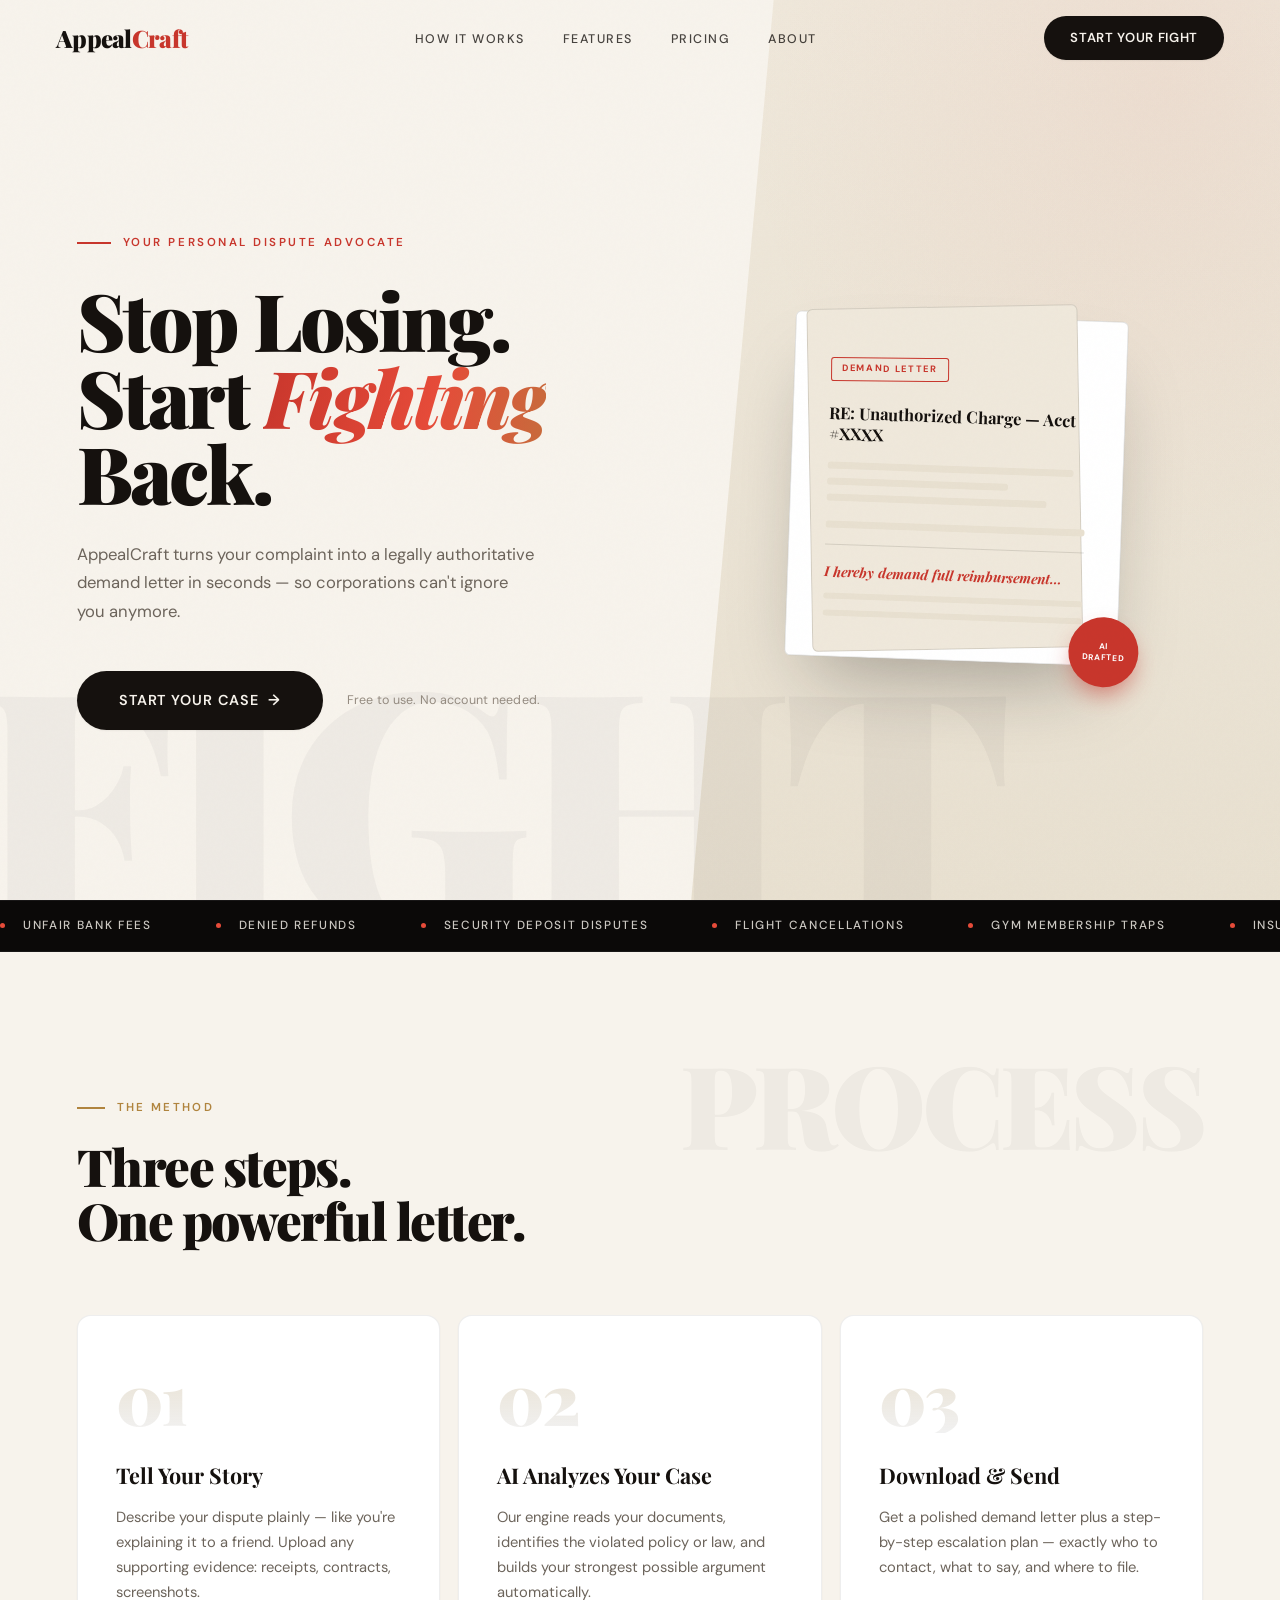
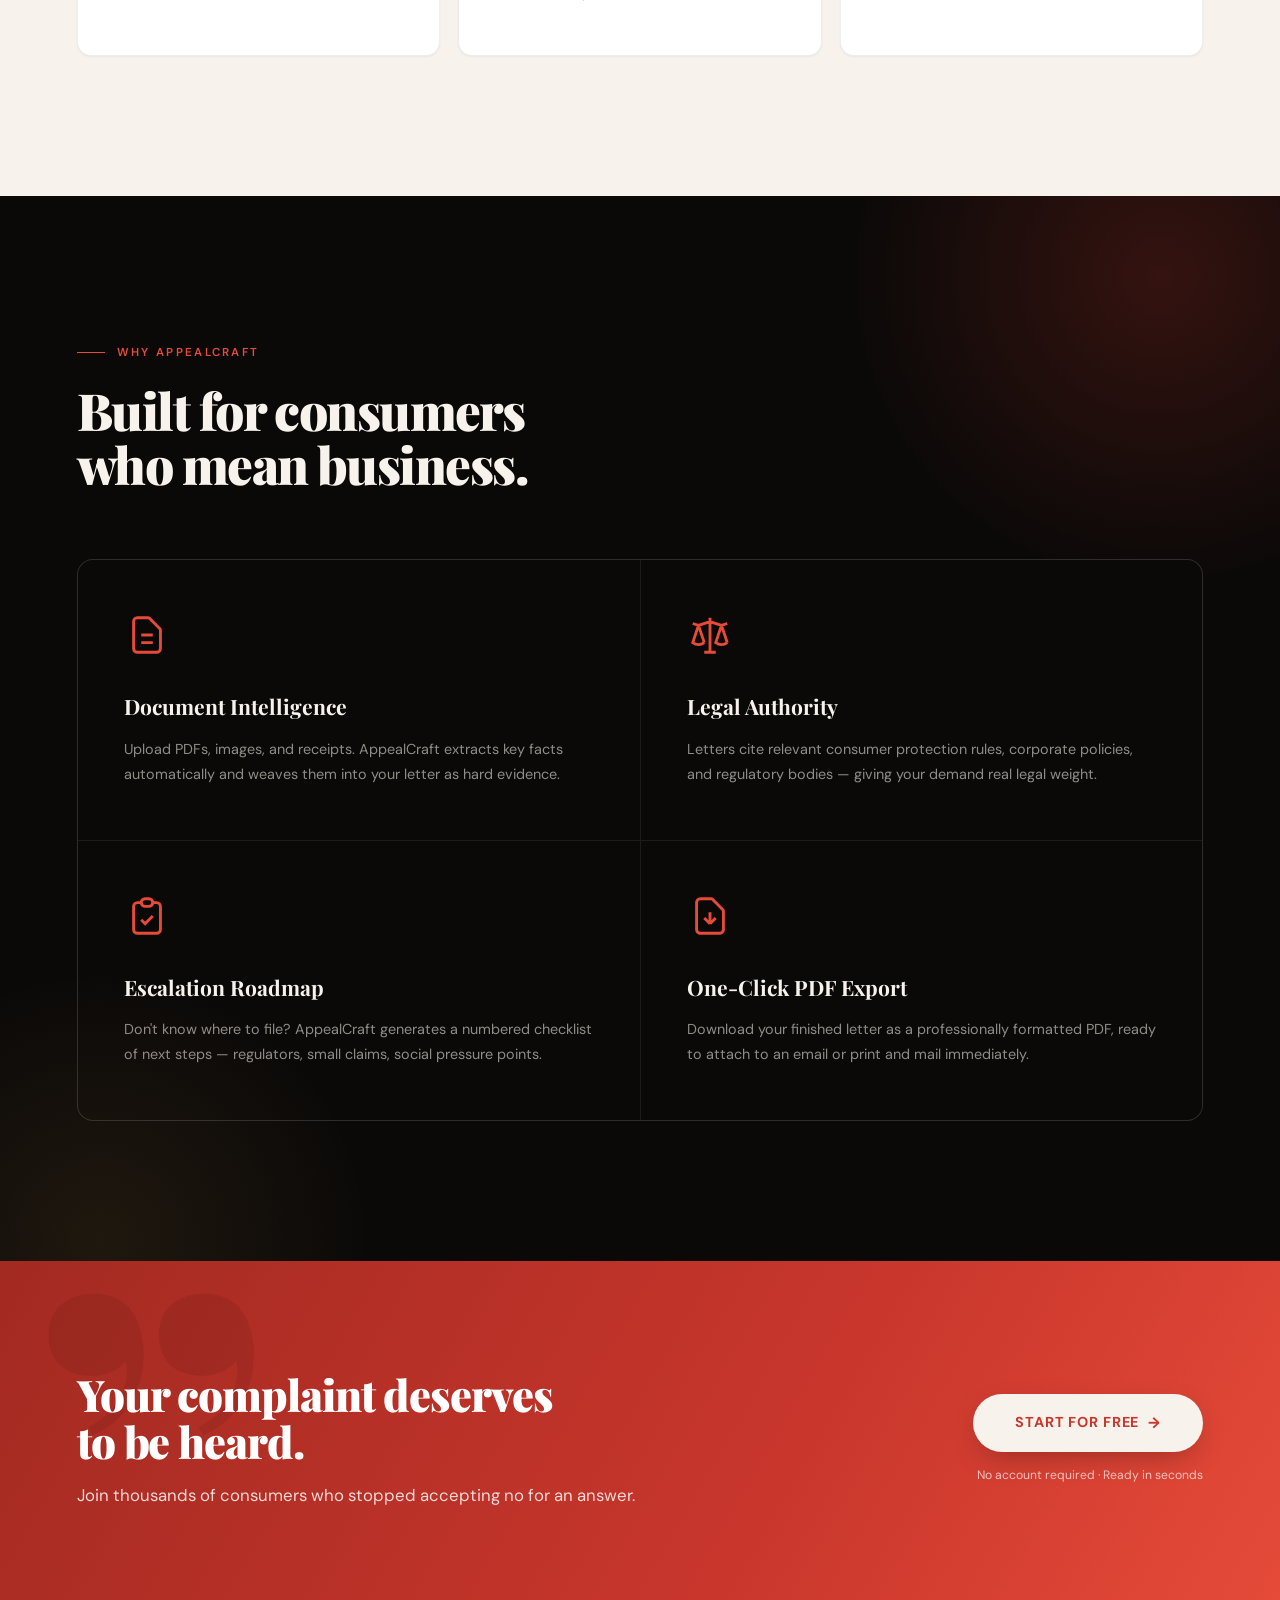
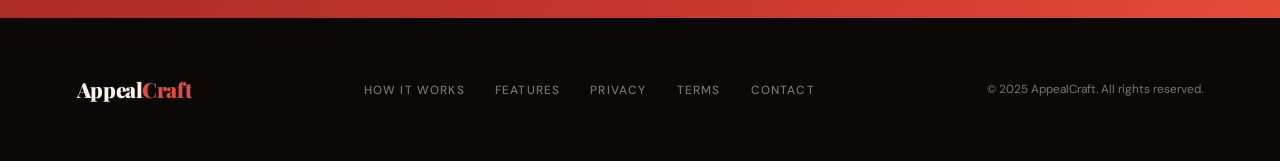
==== commit de9ad2d2: "Made the website more promising by polishing the UI" ====
--- a/templates/index.html
+++ b/templates/index.html
@@ -7,7 +7,7 @@
     <link rel="preconnect" href="https://fonts.googleapis.com" />
     <link rel="preconnect" href="https://fonts.gstatic.com" crossorigin />
     <link
-      href="https://fonts.googleapis.com/css2?family=Playfair+Display:ital,wght@0,400;0,700;0,900;1,400;1,700&family=DM+Sans:opsz,wght@9..40,300;9..40,400;9..40,500&display=swap"
+      href="https://fonts.googleapis.com/css2?family=Playfair+Display:ital,wght@0,400;0,700;0,800;0,900;1,400;1,700;1,900&family=DM+Sans:opsz,wght@9..40,400;9..40,500;9..40,600;9..40,700&display=swap"
       rel="stylesheet"
     />
     <link rel="stylesheet" href="../static/css/style.css" />
--- a/static/css/style.css
+++ b/static/css/style.css
@@ -1,4 +1,8 @@
-/* ── RESET & BASE ─────────────────────────────────────────── */
+/* ───────────────────────────────────────────────
+   AppealCraft · style.css
+   Bold editorial–modern landing
+─────────────────────────────────────────────── */
+
 *,
 *::before,
 *::after {
@@ -8,23 +12,39 @@
 }
 
 :root {
-  --ink: #0d0d0d;
-  --paper: #f5f0e8;
-  --cream: #ede8da;
-  --accent: #c0392b;
-  --accent-lt: #e74c3c;
-  --gold: #b8963e;
-  --muted: #6b6560;
-  --border: rgba(13, 13, 13, 0.12);
+  /* Palette */
+  --ink: #15110e;
+  --ink-deep: #0b0908;
+  --paper: #f7f3ec;
+  --cream: #efe8db;
+  --cream-2: #e8e0d0;
+  --white: #ffffff;
+
+  --accent: #c8362c;
+  --accent-dark: #a32a21;
+  --accent-lt: #e64b39;
+  --gold: #b0843e;
+
+  --muted: #6c645b;
+  --muted-2: #948b80;
+  --border: rgba(21, 17, 14, 0.12);
+  --border-soft: rgba(21, 17, 14, 0.07);
 
   --font-display: "Playfair Display", Georgia, serif;
-  --font-body: "DM Sans", sans-serif;
-
-  --nav-h: 72px;
+  --font-body: "DM Sans", system-ui, sans-serif;
+
+  --nav-h: 76px;
+  --shadow-sm: 0 1px 2px rgba(21, 17, 14, 0.05);
+  --shadow-md: 0 12px 30px -12px rgba(21, 17, 14, 0.18);
+  --shadow-lg: 0 40px 80px -28px rgba(21, 17, 14, 0.34);
+
+  --ease: cubic-bezier(0.22, 1, 0.36, 1);
+  --ease-spring: cubic-bezier(0.34, 1.4, 0.5, 1);
 }
 
 html {
   scroll-behavior: smooth;
+  -webkit-text-size-adjust: 100%;
 }
 
 body {
@@ -32,21 +52,29 @@
   background: var(--paper);
   color: var(--ink);
   overflow-x: hidden;
-  cursor: default;
-}
-
-/* ── NOISE TEXTURE OVERLAY ────────────────────────────────── */
+  -webkit-font-smoothing: antialiased;
+  -moz-osx-font-smoothing: grayscale;
+  line-height: 1.5;
+}
+
+::selection {
+  background: var(--accent);
+  color: #fff;
+}
+
+/* fine grain overlay */
 body::before {
   content: "";
   position: fixed;
   inset: 0;
-  background-image: url("data:image/svg+xml,%3Csvg viewBox='0 0 256 256' xmlns='http://www.w3.org/2000/svg'%3E%3Cfilter id='n'%3E%3CfeTurbulence type='fractalNoise' baseFrequency='0.9' numOctaves='4' stitchTiles='stitch'/%3E%3C/filter%3E%3Crect width='100%25' height='100%25' filter='url(%23n)' opacity='0.04'/%3E%3C/svg%3E");
+  background-image: url("data:image/svg+xml,%3Csvg viewBox='0 0 256 256' xmlns='http://www.w3.org/2000/svg'%3E%3Cfilter id='n'%3E%3CfeTurbulence type='fractalNoise' baseFrequency='0.9' numOctaves='4' stitchTiles='stitch'/%3E%3C/filter%3E%3Crect width='100%25' height='100%25' filter='url(%23n)' opacity='0.035'/%3E%3C/svg%3E");
   pointer-events: none;
   z-index: 9999;
-  opacity: 0.5;
-}
-
-/* ── NAVBAR ───────────────────────────────────────────────── */
+  opacity: 0.55;
+  mix-blend-mode: multiply;
+}
+
+/* ── NAVBAR ── */
 #navbar {
   position: fixed;
   top: 0;
@@ -56,31 +84,34 @@
   display: flex;
   align-items: center;
   justify-content: space-between;
-  padding: 0 48px;
+  padding: 0 clamp(24px, 5vw, 56px);
   z-index: 100;
   background: transparent;
   transition:
-    background 0.4s ease,
-    box-shadow 0.4s ease,
-    backdrop-filter 0.4s ease;
+    height 0.4s var(--ease),
+    background 0.4s var(--ease),
+    box-shadow 0.4s var(--ease),
+    backdrop-filter 0.4s var(--ease);
 }
 
 #navbar.scrolled {
-  background: rgba(245, 240, 232, 0.88);
-  backdrop-filter: blur(14px);
-  -webkit-backdrop-filter: blur(14px);
-  box-shadow: 0 1px 0 var(--border);
+  height: 64px;
+  background: rgba(247, 243, 236, 0.78);
+  backdrop-filter: blur(18px) saturate(1.4);
+  -webkit-backdrop-filter: blur(18px) saturate(1.4);
+  box-shadow:
+    0 1px 0 var(--border-soft),
+    0 10px 30px -22px rgba(21, 17, 14, 0.5);
 }
 
 .nav-logo {
   font-family: var(--font-display);
   font-weight: 900;
   font-size: 1.5rem;
-  letter-spacing: -0.02em;
+  letter-spacing: -0.03em;
   color: var(--ink);
   text-decoration: none;
 }
-
 .nav-logo span {
   color: var(--accent);
 }
@@ -88,21 +119,21 @@
 .nav-links {
   display: flex;
   align-items: center;
-  gap: 36px;
+  gap: 38px;
   list-style: none;
 }
-
 .nav-links a {
-  font-size: 0.875rem;
+  font-size: 0.78rem;
   font-weight: 500;
-  letter-spacing: 0.04em;
+  letter-spacing: 0.12em;
   text-transform: uppercase;
   color: var(--ink);
   text-decoration: none;
   position: relative;
-  padding-bottom: 3px;
-}
-
+  padding-bottom: 4px;
+  opacity: 0.78;
+  transition: opacity 0.25s var(--ease);
+}
 .nav-links a::after {
   content: "";
   position: absolute;
@@ -111,9 +142,11 @@
   width: 0;
   height: 1.5px;
   background: var(--accent);
-  transition: width 0.3s ease;
-}
-
+  transition: width 0.32s var(--ease);
+}
+.nav-links a:hover {
+  opacity: 1;
+}
 .nav-links a:hover::after {
   width: 100%;
 }
@@ -124,88 +157,120 @@
   gap: 12px;
 }
 
-/* ── BUTTONS ──────────────────────────────────────────────── */
+/* ── BUTTONS ── */
 .btn {
   display: inline-flex;
   align-items: center;
-  gap: 8px;
+  justify-content: center;
+  gap: 9px;
   font-family: var(--font-body);
-  font-size: 0.875rem;
-  font-weight: 500;
-  letter-spacing: 0.04em;
+  font-size: 0.82rem;
+  font-weight: 600;
+  letter-spacing: 0.05em;
   text-transform: uppercase;
   border: none;
   cursor: pointer;
   text-decoration: none;
-  transition: all 0.25s ease;
-}
-
-.btn-ghost {
-  background: transparent;
-  color: var(--ink);
-  border: 1.5px solid var(--border);
-  padding: 10px 22px;
-}
-
-.btn-ghost:hover {
-  border-color: var(--ink);
+  border-radius: 999px;
+  transition:
+    transform 0.25s var(--ease-spring),
+    box-shadow 0.3s var(--ease),
+    background 0.25s var(--ease),
+    color 0.25s var(--ease);
+  position: relative;
+  white-space: nowrap;
+}
+
+.btn-primary {
   background: var(--ink);
   color: var(--paper);
-}
-
-.btn-primary {
+  padding: 12px 26px;
+  box-shadow: var(--shadow-sm);
+}
+.btn-primary:hover {
   background: var(--accent);
   color: #fff;
-  padding: 11px 24px;
-}
-
-.btn-primary:hover {
-  background: var(--accent-lt);
-  transform: translateY(-1px);
-  box-shadow: 0 6px 20px rgba(192, 57, 43, 0.35);
+  transform: translateY(-2px);
+  box-shadow: 0 14px 28px -10px rgba(200, 54, 44, 0.6);
 }
 
 .btn-xl {
-  font-size: 1rem;
-  padding: 16px 40px;
+  font-size: 0.9rem;
+  padding: 18px 42px;
   letter-spacing: 0.06em;
 }
 
 .btn-arrow::after {
   content: "→";
-  transition: transform 0.25s ease;
-}
-
+  font-size: 1.05em;
+  transition: transform 0.28s var(--ease);
+}
 .btn-arrow:hover::after {
-  transform: translateX(4px);
-}
-
-/* ── HERO ─────────────────────────────────────────────────── */
+  transform: translateX(5px);
+}
+
+.btn-white {
+  background: var(--paper);
+  color: var(--accent);
+  padding: 18px 42px;
+  font-weight: 700;
+  border-radius: 999px;
+  box-shadow: 0 10px 30px -10px rgba(0, 0, 0, 0.35);
+}
+.btn-white:hover {
+  background: #fff;
+  transform: translateY(-2px);
+  box-shadow: 0 18px 40px -12px rgba(0, 0, 0, 0.45);
+}
+
+/* ── HERO ── */
 #hero {
   min-height: 100vh;
   display: grid;
-  grid-template-columns: 1fr 1fr;
+  grid-template-columns: 1.05fr 0.95fr;
   align-items: center;
   padding: var(--nav-h) 0 0;
   position: relative;
   overflow: hidden;
 }
 
-/* diagonal background split */
 #hero::before {
   content: "";
   position: absolute;
   top: 0;
   right: 0;
-  width: 48%;
+  width: 46%;
   height: 100%;
-  background: var(--cream);
-  clip-path: polygon(8% 0, 100% 0, 100% 100%, 0% 100%);
+  background:
+    radial-gradient(
+      120% 90% at 80% 10%,
+      rgba(200, 54, 44, 0.06),
+      transparent 60%
+    ),
+    linear-gradient(180deg, var(--cream), var(--cream-2));
+  clip-path: polygon(14% 0, 100% 0, 100% 100%, 0% 100%);
   z-index: 0;
 }
 
+/* faint oversized word behind hero */
+#hero::after {
+  content: "FIGHT";
+  position: absolute;
+  left: -2vw;
+  bottom: -3vh;
+  font-family: var(--font-display);
+  font-weight: 900;
+  font-size: 26vw;
+  line-height: 0.8;
+  letter-spacing: -0.04em;
+  color: rgba(21, 17, 14, 0.035);
+  pointer-events: none;
+  user-select: none;
+  z-index: 0;
+}
+
 .hero-left {
-  padding: 80px 64px 80px 80px;
+  padding: 40px clamp(40px, 5vw, 72px) 60px clamp(28px, 6vw, 88px);
   position: relative;
   z-index: 1;
 }
@@ -213,135 +278,140 @@
 .hero-eyebrow {
   display: inline-flex;
   align-items: center;
-  gap: 10px;
-  font-size: 0.7rem;
-  font-weight: 500;
-  letter-spacing: 0.16em;
+  gap: 12px;
+  font-size: 0.72rem;
+  font-weight: 600;
+  letter-spacing: 0.22em;
   text-transform: uppercase;
   color: var(--accent);
-  margin-bottom: 28px;
+  margin-bottom: 30px;
   opacity: 0;
-  animation: fadeUp 0.7s ease 0.2s forwards;
-}
-
+  animation: fadeUp 0.8s var(--ease) 0.15s forwards;
+}
 .hero-eyebrow::before {
   content: "";
   display: block;
-  width: 28px;
+  width: 34px;
   height: 1.5px;
   background: var(--accent);
 }
 
 .hero-title {
   font-family: var(--font-display);
-  font-size: clamp(3rem, 5vw, 5.5rem);
+  font-size: clamp(3.2rem, 6.2vw, 6.4rem);
   font-weight: 900;
-  line-height: 1;
-  letter-spacing: -0.025em;
+  line-height: 0.96;
+  letter-spacing: -0.035em;
   color: var(--ink);
-  margin-bottom: 28px;
+  margin-bottom: 30px;
   opacity: 0;
-  animation: fadeUp 0.8s ease 0.35s forwards;
-}
-
+  animation: fadeUp 0.9s var(--ease) 0.3s forwards;
+}
 .hero-title em {
   font-style: italic;
-  color: var(--accent);
+  position: relative;
+  background: linear-gradient(
+    100deg,
+    var(--accent) 0%,
+    var(--accent-lt) 60%,
+    var(--gold) 130%
+  );
+  -webkit-background-clip: text;
+  background-clip: text;
+  -webkit-text-fill-color: transparent;
 }
 
 .hero-subtitle {
-  font-size: 1.1rem;
-  font-weight: 300;
+  font-size: clamp(1rem, 1.3vw, 1.18rem);
+  font-weight: 400;
   line-height: 1.7;
   color: var(--muted);
-  max-width: 440px;
-  margin-bottom: 44px;
+  max-width: 460px;
+  margin-bottom: 46px;
   opacity: 0;
-  animation: fadeUp 0.8s ease 0.5s forwards;
+  animation: fadeUp 0.9s var(--ease) 0.45s forwards;
 }
 
 .hero-cta {
   display: flex;
   align-items: center;
-  gap: 20px;
+  gap: 24px;
+  flex-wrap: wrap;
   opacity: 0;
-  animation: fadeUp 0.8s ease 0.65s forwards;
-}
-
+  animation: fadeUp 0.9s var(--ease) 0.6s forwards;
+}
 .hero-note {
-  font-size: 0.75rem;
-  color: var(--muted);
+  font-size: 0.78rem;
+  color: var(--muted-2);
   letter-spacing: 0.02em;
 }
 
-/* hero right — animated document mockup */
+/* hero right — floating document */
 .hero-right {
   position: relative;
   z-index: 1;
   display: flex;
   align-items: center;
   justify-content: center;
-  padding: 80px 48px 80px 24px;
+  padding: 80px clamp(40px, 5vw, 64px) 80px 24px;
   opacity: 0;
-  animation: fadeIn 1s ease 0.8s forwards;
+  animation: fadeIn 1.1s var(--ease) 0.7s forwards;
 }
 
 .doc-mockup {
-  width: 340px;
+  width: clamp(300px, 26vw, 366px);
   background: #fff;
   border: 1px solid var(--border);
-  box-shadow:
-    12px 20px 64px rgba(13, 13, 13, 0.14),
-    2px 4px 12px rgba(13, 13, 13, 0.06);
-  padding: 36px 32px;
-  position: relative;
-  transform: rotate(1.5deg);
-  animation: floatDoc 5s ease-in-out 1.5s infinite alternate;
-}
-
+  border-radius: 6px;
+  box-shadow: var(--shadow-lg);
+  padding: 40px 36px;
+  position: relative;
+  transform: rotate(2deg);
+  animation: floatDoc 6s ease-in-out 1.4s infinite alternate;
+}
 .doc-mockup::before {
   content: "";
   position: absolute;
-  top: -8px;
-  left: 16px;
-  width: 80%;
+  top: -10px;
+  left: 18px;
+  width: 82%;
   height: 100%;
   background: var(--cream);
   border: 1px solid var(--border);
+  border-radius: 6px;
   z-index: -1;
-  transform: rotate(-2deg);
+  transform: rotate(-3deg);
 }
 
 .doc-stamp {
   display: inline-block;
-  font-size: 0.6rem;
+  font-size: 0.58rem;
   font-weight: 700;
-  letter-spacing: 0.15em;
+  letter-spacing: 0.18em;
   text-transform: uppercase;
   color: var(--accent);
-  border: 2px solid var(--accent);
-  padding: 3px 9px;
-  margin-bottom: 20px;
-  opacity: 0.85;
-  transform: rotate(-1deg);
+  border: 1.5px solid var(--accent);
+  border-radius: 3px;
+  padding: 4px 10px;
+  margin-bottom: 22px;
+  transform: rotate(-1.5deg);
 }
 
 .doc-heading {
   font-family: var(--font-display);
-  font-size: 1rem;
+  font-size: 1.02rem;
   font-weight: 700;
-  margin-bottom: 16px;
+  margin-bottom: 18px;
   color: var(--ink);
   line-height: 1.3;
 }
 
 .doc-line {
   height: 7px;
-  background: var(--cream);
-  border-radius: 2px;
-  margin-bottom: 8px;
-}
-
+  background: var(--cream-2);
+  border-radius: 3px;
+  margin-bottom: 9px;
+}
 .doc-line:nth-child(2) {
   width: 88%;
 }
@@ -361,22 +431,19 @@
   background: var(--border);
   margin: 16px 0;
 }
-
 .doc-demand {
   font-family: var(--font-display);
-  font-size: 0.8rem;
+  font-size: 0.86rem;
   font-weight: 700;
   font-style: italic;
   color: var(--accent);
 }
-
 .doc-line-sm {
   height: 6px;
-  background: var(--cream);
-  border-radius: 2px;
-  margin-top: 10px;
-}
-
+  background: var(--cream-2);
+  border-radius: 3px;
+  margin-top: 11px;
+}
 .doc-line-sm:nth-child(2) {
   width: 60%;
 }
@@ -386,10 +453,10 @@
 
 .doc-badge {
   position: absolute;
-  bottom: -18px;
-  right: -18px;
-  width: 64px;
-  height: 64px;
+  bottom: -22px;
+  right: -22px;
+  width: 70px;
+  height: 70px;
   background: var(--accent);
   color: #fff;
   border-radius: 50%;
@@ -397,117 +464,134 @@
   flex-direction: column;
   align-items: center;
   justify-content: center;
-  font-size: 0.5rem;
+  font-size: 0.52rem;
   font-weight: 700;
-  letter-spacing: 0.06em;
+  letter-spacing: 0.08em;
   text-transform: uppercase;
   text-align: center;
-  line-height: 1.3;
-  box-shadow: 0 4px 12px rgba(192, 57, 43, 0.4);
-}
-
-/* ── TICKER ───────────────────────────────────────────────── */
+  line-height: 1.35;
+  box-shadow: 0 12px 24px -6px rgba(200, 54, 44, 0.6);
+  animation: badgeSpin 18s linear infinite;
+}
+@keyframes badgeSpin {
+  from {
+    transform: rotate(0);
+  }
+  to {
+    transform: rotate(360deg);
+  }
+}
+.doc-badge {
+  animation: none;
+} /* keep text upright; spin disabled */
+
+/* ── TICKER ── */
 #ticker {
-  background: var(--ink);
+  background: var(--ink-deep);
   color: var(--paper);
-  padding: 14px 0;
+  padding: 16px 0;
   overflow: hidden;
   position: relative;
-}
-
+  border-top: 1px solid rgba(255, 255, 255, 0.06);
+  border-bottom: 1px solid rgba(255, 255, 255, 0.06);
+}
 .ticker-track {
   display: flex;
   gap: 64px;
   white-space: nowrap;
-  animation: ticker 28s linear infinite;
-}
-
+  animation: ticker 32s linear infinite;
+  will-change: transform;
+}
 .ticker-item {
   display: inline-flex;
   align-items: center;
-  gap: 16px;
-  font-size: 0.75rem;
+  gap: 18px;
+  font-size: 0.74rem;
   font-weight: 500;
-  letter-spacing: 0.12em;
+  letter-spacing: 0.14em;
   text-transform: uppercase;
-}
-
+  color: rgba(247, 243, 236, 0.82);
+}
 .ticker-dot {
   width: 5px;
   height: 5px;
-  background: var(--accent);
+  background: var(--accent-lt);
   border-radius: 50%;
   flex-shrink: 0;
 }
 
-/* ── HOW IT WORKS ─────────────────────────────────────────── */
+/* ── SECTION SHARED ── */
+.section-label {
+  display: inline-flex;
+  align-items: center;
+  gap: 12px;
+  font-size: 0.72rem;
+  font-weight: 600;
+  letter-spacing: 0.2em;
+  text-transform: uppercase;
+  color: var(--gold);
+  margin-bottom: 22px;
+}
+.section-label::before {
+  content: "";
+  width: 28px;
+  height: 1.5px;
+  background: var(--gold);
+}
+
+.section-title {
+  font-family: var(--font-display);
+  font-size: clamp(2.3rem, 4vw, 3.8rem);
+  font-weight: 900;
+  line-height: 1.06;
+  letter-spacing: -0.03em;
+  margin-bottom: 68px;
+  max-width: 560px;
+}
+
+/* ── HOW IT WORKS ── */
 #how-it-works {
-  padding: 120px 80px;
+  padding: clamp(90px, 12vw, 140px) clamp(28px, 6vw, 88px);
   background: var(--paper);
   position: relative;
 }
-
 #how-it-works::before {
   content: "PROCESS";
   position: absolute;
-  top: 60px;
-  right: 80px;
-  font-family: var(--font-display);
-  font-size: 7rem;
+  top: 64px;
+  right: clamp(28px, 6vw, 88px);
+  font-family: var(--font-display);
+  font-size: clamp(4rem, 9vw, 8rem);
   font-weight: 900;
-  color: var(--cream);
+  color: rgba(21, 17, 14, 0.04);
   letter-spacing: -0.04em;
   pointer-events: none;
   user-select: none;
 }
 
-.section-label {
-  display: inline-flex;
-  align-items: center;
-  gap: 10px;
-  font-size: 0.7rem;
-  font-weight: 500;
-  letter-spacing: 0.16em;
-  text-transform: uppercase;
-  color: var(--gold);
-  margin-bottom: 20px;
-}
-
-.section-label::before {
-  content: "";
-  width: 24px;
-  height: 1.5px;
-  background: var(--gold);
-}
-
-.section-title {
-  font-family: var(--font-display);
-  font-size: clamp(2.2rem, 3.5vw, 3.5rem);
-  font-weight: 900;
-  line-height: 1.1;
-  letter-spacing: -0.02em;
-  margin-bottom: 64px;
-  max-width: 500px;
-}
-
 .steps-grid {
   display: grid;
   grid-template-columns: repeat(3, 1fr);
-  gap: 2px;
-}
-
+  gap: 18px;
+}
 .step-card {
-  background: var(--cream);
-  padding: 44px 36px;
+  background: var(--white);
+  border: 1px solid var(--border-soft);
+  border-radius: 14px;
+  padding: 46px 38px 50px;
   position: relative;
   overflow: hidden;
-  transition: transform 0.3s ease;
-}
-
+  box-shadow: var(--shadow-sm);
+  transition:
+    transform 0.45s var(--ease),
+    box-shadow 0.45s var(--ease),
+    border-color 0.45s var(--ease);
+}
 .step-card:hover {
-  transform: translateY(-4px);
-}
-
+  transform: translateY(-8px);
+  box-shadow: var(--shadow-md);
+  border-color: var(--border);
+}
 .step-card::after {
   content: "";
   position: absolute;
@@ -515,71 +599,89 @@
   left: 0;
   width: 0;
   height: 3px;
-  background: var(--accent);
-  transition: width 0.4s ease;
-}
-
+  background: linear-gradient(90deg, var(--accent), var(--accent-lt));
+  transition: width 0.5s var(--ease);
+}
 .step-card:hover::after {
   width: 100%;
 }
-
 .step-number {
   font-family: var(--font-display);
-  font-size: 5rem;
+  font-size: 4.4rem;
   font-weight: 900;
-  color: var(--paper);
   line-height: 1;
-  margin-bottom: 24px;
+  margin-bottom: 26px;
   letter-spacing: -0.04em;
-}
-
+  background: linear-gradient(180deg, var(--cream-2), rgba(21, 17, 14, 0.06));
+  -webkit-background-clip: text;
+  background-clip: text;
+  -webkit-text-fill-color: transparent;
+  transition: background 0.4s var(--ease);
+}
+.step-card:hover .step-number {
+  background: linear-gradient(180deg, var(--accent), var(--accent-dark));
+  -webkit-background-clip: text;
+  background-clip: text;
+  -webkit-text-fill-color: transparent;
+}
 .step-title {
   font-family: var(--font-display);
-  font-size: 1.25rem;
+  font-size: 1.35rem;
   font-weight: 700;
-  margin-bottom: 12px;
+  margin-bottom: 14px;
   color: var(--ink);
 }
-
 .step-desc {
-  font-size: 0.9rem;
-  font-weight: 300;
+  font-size: 0.92rem;
+  font-weight: 400;
   line-height: 1.7;
   color: var(--muted);
 }
 
-/* ── FEATURES ─────────────────────────────────────────────── */
+/* ── FEATURES ── */
 #features {
-  padding: 120px 80px;
-  background: var(--ink);
+  padding: clamp(90px, 12vw, 140px) clamp(28px, 6vw, 88px);
+  background: var(--ink-deep);
   color: var(--paper);
   position: relative;
   overflow: hidden;
 }
-
 #features::before {
   content: "";
   position: absolute;
-  top: -200px;
+  top: -240px;
   right: -200px;
-  width: 600px;
-  height: 600px;
+  width: 640px;
+  height: 640px;
   border-radius: 50%;
   background: radial-gradient(
     circle,
-    rgba(192, 57, 43, 0.15) 0%,
-    transparent 70%
+    rgba(200, 54, 44, 0.22) 0%,
+    transparent 68%
   );
   pointer-events: none;
 }
-
+#features::after {
+  content: "";
+  position: absolute;
+  bottom: -260px;
+  left: -180px;
+  width: 560px;
+  height: 560px;
+  border-radius: 50%;
+  background: radial-gradient(
+    circle,
+    rgba(176, 132, 62, 0.12) 0%,
+    transparent 68%
+  );
+  pointer-events: none;
+}
 #features .section-label {
-  color: var(--accent);
+  color: var(--accent-lt);
 }
 #features .section-label::before {
-  background: var(--accent);
-}
-
+  background: var(--accent-lt);
+}
 #features .section-title {
   color: var(--paper);
 }
@@ -588,51 +690,53 @@
   display: grid;
   grid-template-columns: repeat(2, 1fr);
   gap: 1px;
-  background: rgba(255, 255, 255, 0.07);
-}
-
+  background: rgba(255, 255, 255, 0.08);
+  border: 1px solid rgba(255, 255, 255, 0.08);
+  border-radius: 16px;
+  overflow: hidden;
+}
 .feature-card {
-  background: var(--ink);
-  padding: 48px 44px;
-  position: relative;
-  transition: background 0.3s ease;
-}
-
+  background: var(--ink-deep);
+  padding: 52px 46px;
+  position: relative;
+  transition: background 0.35s var(--ease);
+}
 .feature-card:hover {
-  background: #181818;
-}
-
+  background: #19140f;
+}
 .feature-icon {
-  width: 44px;
-  height: 44px;
-  margin-bottom: 24px;
-  color: var(--accent);
-  transition: transform 0.3s ease;
-}
-
+  width: 46px;
+  height: 46px;
+  margin-bottom: 26px;
+  color: var(--accent-lt);
+  transition: transform 0.4s var(--ease-spring);
+}
 .feature-card:hover .feature-icon {
-  transform: scale(1.1);
-}
-
+  transform: scale(1.12) rotate(-4deg);
+}
 .feature-title {
   font-family: var(--font-display);
-  font-size: 1.2rem;
+  font-size: 1.32rem;
   font-weight: 700;
-  margin-bottom: 12px;
+  margin-bottom: 14px;
   color: var(--paper);
 }
-
 .feature-desc {
-  font-size: 0.875rem;
-  font-weight: 300;
+  font-size: 0.9rem;
+  font-weight: 400;
   line-height: 1.75;
-  color: rgba(245, 240, 232, 0.55);
-}
-
-/* ── CTA BAND ─────────────────────────────────────────────── */
+  color: rgba(247, 243, 236, 0.56);
+}
+
+/* ── CTA BAND ── */
 #cta-band {
-  background: var(--accent);
-  padding: 100px 80px;
+  background: linear-gradient(
+    120deg,
+    var(--accent-dark),
+    var(--accent) 60%,
+    var(--accent-lt)
+  );
+  padding: clamp(72px, 10vw, 110px) clamp(28px, 6vw, 88px);
   display: flex;
   align-items: center;
   justify-content: space-between;
@@ -640,148 +744,123 @@
   position: relative;
   overflow: hidden;
 }
-
 #cta-band::before {
-  content: '"';
+  content: "\201D";
   position: absolute;
-  top: -40px;
-  left: 40px;
-  font-family: var(--font-display);
-  font-size: 28rem;
+  top: -60px;
+  left: 36px;
+  font-family: var(--font-display);
+  font-size: 30rem;
   font-weight: 900;
-  color: rgba(0, 0, 0, 0.07);
+  color: rgba(0, 0, 0, 0.08);
   line-height: 1;
   pointer-events: none;
 }
-
 .cta-text {
   position: relative;
   z-index: 1;
 }
-
 .cta-heading {
   font-family: var(--font-display);
-  font-size: clamp(2rem, 3vw, 3.2rem);
+  font-size: clamp(2.1rem, 3.4vw, 3.4rem);
   font-weight: 900;
-  line-height: 1.1;
+  line-height: 1.08;
   color: #fff;
-  margin-bottom: 16px;
-  letter-spacing: -0.02em;
-}
-
+  margin-bottom: 18px;
+  letter-spacing: -0.025em;
+}
 .cta-sub {
-  font-size: 1rem;
-  font-weight: 300;
-  color: rgba(255, 255, 255, 0.75);
-}
-
+  font-size: 1.05rem;
+  font-weight: 400;
+  color: rgba(255, 255, 255, 0.82);
+}
 .cta-actions {
   display: flex;
   flex-direction: column;
   align-items: flex-end;
-  gap: 12px;
+  gap: 14px;
   position: relative;
   z-index: 1;
   flex-shrink: 0;
 }
-
-.btn-white {
-  background: #fff;
-  color: var(--accent);
-  padding: 16px 40px;
-  font-size: 0.875rem;
-  font-weight: 700;
-  letter-spacing: 0.06em;
-}
-
-.btn-white:hover {
-  background: var(--paper);
-  transform: translateY(-2px);
-  box-shadow: 0 8px 24px rgba(0, 0, 0, 0.2);
-}
-
 .cta-note {
-  font-size: 0.72rem;
-  color: rgba(255, 255, 255, 0.6);
-}
-
-/* ── FOOTER ───────────────────────────────────────────────── */
+  font-size: 0.76rem;
+  color: rgba(255, 255, 255, 0.7);
+}
+
+/* ── FOOTER ── */
 #footer {
-  background: #080808;
-  color: rgba(245, 240, 232, 0.45);
-  padding: 48px 80px;
+  background: var(--ink-deep);
+  color: rgba(247, 243, 236, 0.46);
+  padding: 56px clamp(28px, 6vw, 88px);
   display: flex;
   align-items: center;
   justify-content: space-between;
   gap: 24px;
-}
-
+  flex-wrap: wrap;
+}
 .footer-logo {
   font-family: var(--font-display);
-  font-size: 1.25rem;
+  font-size: 1.3rem;
   font-weight: 900;
   color: var(--paper);
   text-decoration: none;
-}
-
+  letter-spacing: -0.02em;
+}
 .footer-logo span {
-  color: var(--accent);
-}
-
+  color: var(--accent-lt);
+}
 .footer-links {
   display: flex;
-  gap: 28px;
+  gap: 30px;
   list-style: none;
-}
-
+  flex-wrap: wrap;
+}
 .footer-links a {
-  font-size: 0.75rem;
+  font-size: 0.74rem;
   font-weight: 500;
-  letter-spacing: 0.08em;
+  letter-spacing: 0.1em;
   text-transform: uppercase;
   color: inherit;
   text-decoration: none;
-  transition: color 0.2s;
-}
-
+  transition: color 0.2s var(--ease);
+}
 .footer-links a:hover {
   color: var(--paper);
 }
-
 .footer-copy {
-  font-size: 0.75rem;
-}
-
-/* ── ANIMATIONS ───────────────────────────────────────────── */
+  font-size: 0.74rem;
+}
+
+/* ── ANIMATIONS ── */
 @keyframes fadeUp {
   from {
     opacity: 0;
-    transform: translateY(28px);
+    transform: translateY(30px);
   }
   to {
     opacity: 1;
     transform: translateY(0);
   }
 }
-
 @keyframes fadeIn {
   from {
     opacity: 0;
+    transform: scale(0.98);
   }
   to {
     opacity: 1;
-  }
-}
-
+    transform: scale(1);
+  }
+}
 @keyframes floatDoc {
   from {
-    transform: rotate(1.5deg) translateY(0);
+    transform: rotate(2deg) translateY(0);
   }
   to {
-    transform: rotate(1.5deg) translateY(-14px);
-  }
-}
-
+    transform: rotate(2deg) translateY(-16px);
+  }
+}
 @keyframes ticker {
   from {
     transform: translateX(0);
@@ -791,27 +870,24 @@
   }
 }
 
-/* scroll-reveal utility */
+/* scroll reveal */
 .reveal {
   opacity: 0;
-  transform: translateY(32px);
+  transform: translateY(34px);
   transition:
-    opacity 0.7s ease,
-    transform 0.7s ease;
-}
-
+    opacity 0.8s var(--ease),
+    transform 0.8s var(--ease);
+}
 .reveal.visible {
   opacity: 1;
   transform: none;
 }
-
-/* stagger children */
 .stagger > * {
-  transition-delay: calc(var(--i, 0) * 0.12s);
-}
-
-/* ── RESPONSIVE ───────────────────────────────────────────── */
-@media (max-width: 900px) {
+  transition-delay: calc(var(--i, 0) * 0.1s);
+}
+
+/* ── RESPONSIVE ── */
+@media (max-width: 980px) {
   #hero {
     grid-template-columns: 1fr;
   }
@@ -823,13 +899,6 @@
   }
   .hero-left {
     padding: 60px 32px;
-  }
-
-  #how-it-works,
-  #features,
-  #cta-band,
-  #footer {
-    padding: 80px 32px;
   }
   .steps-grid {
     grid-template-columns: 1fr;
@@ -844,9 +913,6 @@
   .cta-actions {
     align-items: flex-start;
   }
-  #navbar {
-    padding: 0 24px;
-  }
   .nav-links {
     display: none;
   }
@@ -855,3 +921,12 @@
     align-items: flex-start;
   }
 }
+
+@media (prefers-reduced-motion: reduce) {
+  *,
+  *::before,
+  *::after {
+    animation-duration: 0.01ms !important;
+    transition-duration: 0.01ms !important;
+  }
+}
